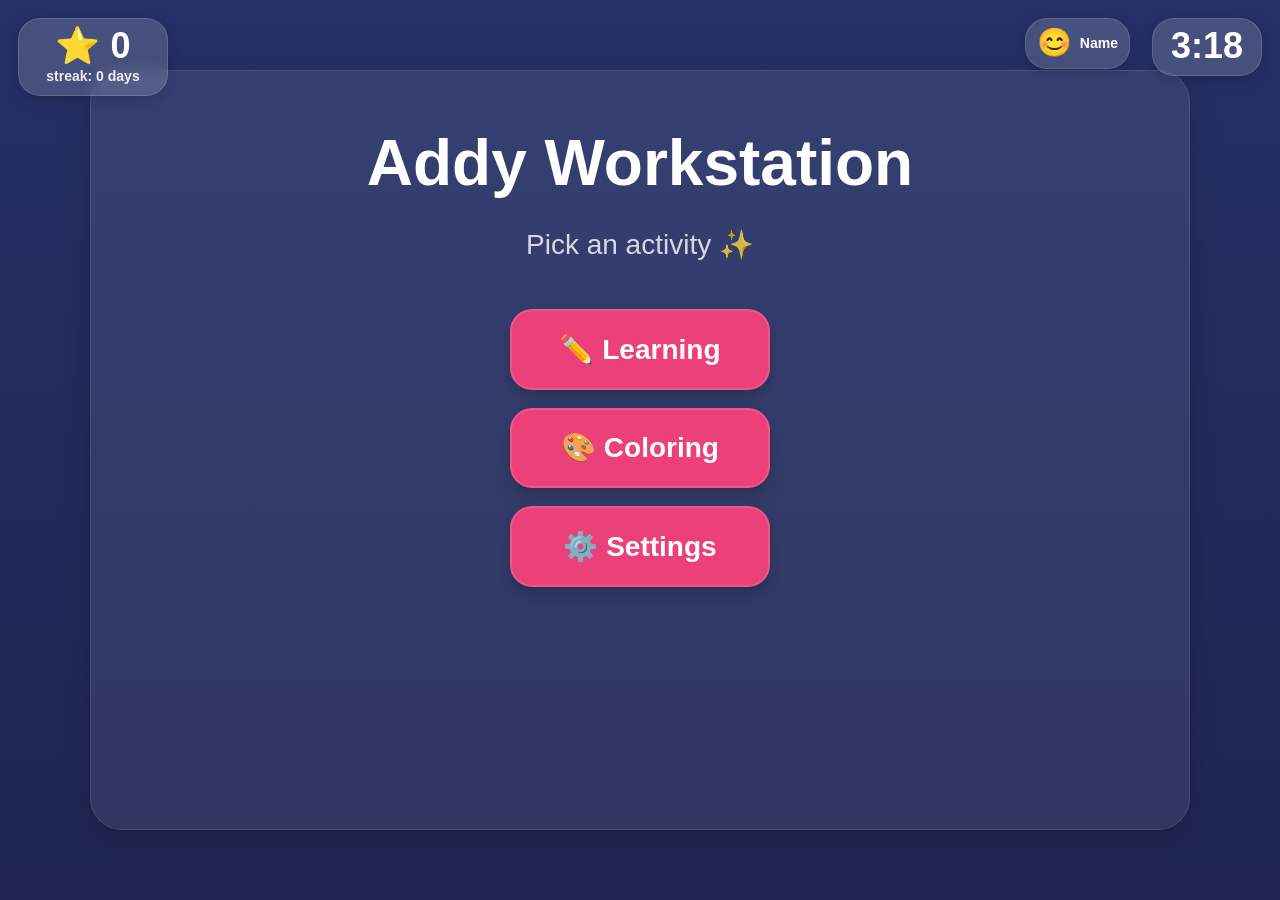
==== index.html @ 53b9cc61 "font change" ====
<!DOCTYPE html>
<html lang="en">
<head>
  <meta charset="UTF-8" />
  <meta name="viewport" content="width=device-width,initial-scale=1" />
  <title>Workstation</title>

  <link rel="manifest" href="manifest.json">
  <meta name="theme-color" content="#2d1b69">
  <link rel="apple-touch-icon" href="icons/app_1.png">
  <link rel="stylesheet" href="css/theme.css" />

  <link rel="preconnect" href="https://fonts.googleapis.com">
  <link rel="preconnect" href="https://fonts.gstatic.com" crossorigin>
  <link href="https://fonts.googleapis.com/css2?family=Andika:wght@400;700&display=swap" rel="stylesheet">

  <script>
    if ("serviceWorker" in navigator) {
      window.addEventListener("load", () => {
        navigator.serviceWorker.register("service-worker.js")
          .catch(err => console.error("Service worker registration failed:", err));
      });
    }
  </script>
</head>

<body>
  <!-- Reward overlay -->
  <div class="reward-overlay" id="rewardOverlay" aria-hidden="true">
    <div class="reward-card">
      <div class="reward-emoji" id="rewardEmoji">🎉</div>
      <div class="reward-title" id="rewardTitle">Bonus!</div>
      <div class="reward-sub" id="rewardSub">You earned a reward!</div>
      <button class="btn-soft" id="rewardClose">OK</button>
    </div>
  </div>

  <!-- Home -->
  <div class="screen active" id="homeScreen">
    <div class="home-wrap">
      <div class="home-title">Addy Workstation</div>
      <div class="home-sub">Pick an activity ✨</div>
      <button class="btn-patterns" id="goMenu">✏️ Learning</button>
      <button class="btn-patterns" id="btnColoring">🎨 Coloring</button>
      <button class="btn-patterns" id="openSettings">⚙️ Settings</button>
    </div>
  </div>

  <div class="reward-overlay" id="parentPinOverlay" aria-hidden="true">
  <div class="reward-card">
    <div class="reward-title" style="margin-top:6px;">Parent Menu</div>
    <div class="reward-sub">Enter PIN</div>

    <input
      id="parentPinInput"
      type="password"
      inputmode="numeric"
      pattern="[0-9]*"
      maxlength="4"
      placeholder="****"
      style="width:180px; max-width:80vw; padding:14px; border-radius:16px; border:0; font-size:28px; text-align:center; letter-spacing:0.25em;"
    />

    <div
      class="reward-sub"
      id="parentPinError"
      style="min-height:24px; margin-top:10px; color:#ffd54f;"
    ></div>

    <div class="sub-actions" style="margin-top:10px;">
      <button class="btn-soft" id="parentPinSubmit">Open</button>
      <button class="btn-soft" id="parentPinCancel">Cancel</button>
    </div>
  </div>
</div>

  <!-- Settings -->
  <div class="reward-overlay" id="settingsOverlay" aria-hidden="true">
    <div class="reward-card">
      <div class="reward-title" style="margin-top:6px;">Settings</div>
      <div class="reward-sub">grown-up buttons</div>

      <div class="sub-actions" style="margin-top:10px;">
        <button class="btn-soft" id="settingsChildName">Set Child Name</button>
        <button class="btn-soft" id="settingsChangePin">Change PIN</button>
        <button class="btn-soft" id="settingsAnalytics">Analytics</button>
        <button class="btn-soft" id="settingsReset">Reset Stars</button>
        <button class="btn-soft" id="settingsLenient">Lenient: OFF</button>
      </div>

      <div id="childNameEditor" class="hidden" style="margin-top:12px;">
        <div class="reward-sub" style="margin-bottom:8px;">Name for tracing</div>
        <input
          id="childNameInput"
          type="text"
          placeholder="Enter child name"
          style="width:min(320px, 100%); padding:12px; border-radius:14px; border:0; font-size:18px;"
        />
        <div class="sub-actions" style="margin-top:10px;">
          <button class="btn-soft" id="childNameSave">Save</button>
          <button class="btn-soft" id="childNameCancel">Cancel</button>
        </div>
      </div>

        <div id="changePinEditor" class="hidden" style="margin-top:12px;">
  <div class="reward-sub" style="margin-bottom:8px;">Change Parent PIN</div>

  <input
    id="currentPinInput"
    type="password"
    inputmode="numeric"
    pattern="[0-9]*"
    maxlength="4"
    placeholder="Current PIN"
    style="width:min(220px, 100%); padding:12px; border-radius:14px; border:0; font-size:18px; margin-bottom:8px; text-align:center;"
  />

  <input
    id="newPinInput"
    type="password"
    inputmode="numeric"
    pattern="[0-9]*"
    maxlength="4"
    placeholder="New 4-digit PIN"
    style="width:min(220px, 100%); padding:12px; border-radius:14px; border:0; font-size:18px; margin-bottom:8px; text-align:center;"
  />

  <input
    id="confirmPinInput"
    type="password"
    inputmode="numeric"
    pattern="[0-9]*"
    maxlength="4"
    placeholder="Confirm new PIN"
    style="width:min(220px, 100%); padding:12px; border-radius:14px; border:0; font-size:18px; text-align:center;"
  />

  <div id="changePinError" class="reward-sub" style="min-height:24px; margin-top:10px; color:#ffd54f;"></div>

  <div class="sub-actions" style="margin-top:10px;">
    <button class="btn-soft" id="changePinSave">Save PIN</button>
    <button class="btn-soft" id="changePinCancel">Cancel</button>
  </div>
</div>

      <div class="sub-actions" style="margin-top:10px;">
        <button class="btn-soft" id="settingsClose">Close</button>
      </div>
    </div>
  </div>

  <!-- Menu -->
  <div class="screen" id="menuScreen">
    <div class="top-row">
      <div class="section-title">Learning Menu</div>
      <button class="btn-back" id="menuBackBtn">Back</button>
    </div>

    <div class="menu-grid">
      <button class="btn-letters" id="btnLetters">Letters</button>
      <button class="btn-numbers" id="btnNumbers">Numbers</button>
      <button class="btn-name" id="btnName">Name</button>
      <button class="btn-shapes" id="btnShapes">Shapes</button>
      <button class="btn-patterns" id="btnPatterns">Patterns</button>
      <button class="btn-challenges" id="btnChallenges">Challenge Cards</button>
    </div>
  </div>

  <!-- Letters -->
  <div class="screen" id="lettersScreen">
    <div class="top-row">
      <div class="section-title">Letters</div>
      <button class="btn-back backToMenu">Back</button>
    </div>

    <div class="activity-shell letters-layout">
      <div class="left-card" style="background: rgba(94,53,177,0.16);">
        <div class="big-pair">
          <div class="big-upper" id="lettersUpper">A</div>
          <div class="big-lower" id="lettersLower">a</div>
        </div>
      </div>

      <div class="center-card" style="background: rgba(94,53,177,0.16);">
        <div class="canvas-wrap">
          <canvas id="lettersGuide" width="340" height="340" style="background:#fff; box-shadow:0 2px 12px rgba(0,0,0,0.14);"></canvas>
          <canvas id="lettersDraw" class="draw-layer" width="340" height="340"></canvas>
        </div>
        <div class="sub-actions">
          <button class="btn-soft" id="lettersClear">Clear</button>
          <button class="btn-soft" id="lettersDone">Done ⭐</button>
        </div>
        <div class="feedback" id="lettersFeedback"></div>
      </div>

      <div class="right-card" style="background: rgba(94,53,177,0.16);">
        <div class="emoji-big" id="lettersEmoji">🍎</div>
      </div>
    </div>
  </div>

  <!-- Numbers -->
  <div class="screen" id="numbersScreen">
    <div class="top-row">
      <div class="section-title">Numbers</div>
      <button class="btn-back backToMenu">Back</button>
    </div>

    <div class="activity-shell numbers-layout">
      <div class="left-card" style="background: rgba(251,140,0,0.16);">
        <div class="big-upper active-choice" id="numbersValue">4</div>
      </div>

      <div class="center-card" style="background: rgba(251,140,0,0.16);">
        <div class="canvas-wrap">
          <canvas id="numbersGuide" width="340" height="340" style="background:#fff; box-shadow:0 2px 12px rgba(0,0,0,0.14);"></canvas>
          <canvas id="numbersDraw" class="draw-layer" width="340" height="340"></canvas>
        </div>
        <div class="sub-actions">
          <button class="btn-soft" id="numbersClear">Clear</button>
          <button class="btn-soft" id="numbersDone">Done ⭐</button>
        </div>
        <div class="feedback" id="numbersFeedback"></div>
      </div>

      <div class="right-card" style="background: rgba(251,140,0,0.16);">
        <div class="emoji-grid" id="numbersGrid"></div>
      </div>
    </div>
  </div>

  <!-- Name -->
  <div class="screen" id="nameScreen">
    <div class="top-row">
      <div class="section-title">Name</div>
      <button class="btn-back backToMenu">Back</button>
    </div>

    <div class="activity-shell">
      <div class="left-card" style="background: rgba(96,125,139,0.18);">
        <div class="name-word" id="nameWord"></div>
      </div>

      <div class="center-card" style="background: rgba(96,125,139,0.18);">
        <div class="canvas-wrap">
          <canvas id="nameGuide" width="340" height="340" style="background:#fff; box-shadow:0 2px 12px rgba(0,0,0,0.14);"></canvas>
          <canvas id="nameDraw" class="draw-layer" width="340" height="340"></canvas>
        </div>
        <div class="sub-actions">
          <button class="btn-soft" id="nameClear">Clear</button>
          <button class="btn-soft" id="nameDone">Done ⭐</button>
        </div>
        <div class="feedback" id="nameFeedback"></div>
      </div>

      <div class="right-card" style="background: rgba(96,125,139,0.18);">
        <div class="emoji-big">✍️</div>
      </div>
    </div>
  </div>

  <!-- Shapes -->
  <div class="screen" id="shapesScreen">
    <div class="top-row">
      <div class="section-title">Shapes</div>
      <button class="btn-back backToMenu">Back</button>
    </div>

    <div class="activity-shell">
      <div class="left-card" style="background: rgba(38,166,154,0.16);">
        <div class="shape-label" id="shapeLabel">Circle</div>
      </div>

      <div class="center-card" style="background: rgba(38,166,154,0.16);">
        <div class="canvas-wrap">
          <canvas id="shapesGuide" width="340" height="340" style="background:#fff; box-shadow:0 2px 12px rgba(0,0,0,0.14);"></canvas>
          <canvas id="shapesDraw" class="draw-layer" width="340" height="340"></canvas>
        </div>
        <div class="sub-actions">
          <button class="btn-soft" id="shapesClear">Clear</button>
          <button class="btn-soft" id="shapesDone">Done ⭐</button>
        </div>
        <div class="feedback" id="shapesFeedback"></div>
      </div>

      <div class="right-card" style="background: rgba(38,166,154,0.16);">
        <div class="shape-preview">
          <canvas id="shapesPreview" width="260" height="260"></canvas>
        </div>
      </div>
    </div>
  </div>

  <!-- Patterns -->
  <div class="screen" id="patternsScreen">
    <div class="top-row">
      <div class="section-title">Patterns</div>
      <button class="btn-back backToMenu">Back</button>
    </div>

    <div class="center-card" style="min-height:520px; background: rgba(236,64,122,0.16);">
      <div class="pattern-strip" id="patternStrip"></div>
      <div class="pattern-options" id="patternOptions"></div>
      <div class="feedback" id="patternFeedback"></div>
      <div class="sub-actions">
        <button class="btn-soft" id="newPattern">New Pattern</button>
      </div>
    </div>
  </div>

  <!-- Challenges -->
  <div class="screen" id="challengesScreen">
    <div class="top-row">
      <div class="section-title">Challenge Cards</div>
      <button class="btn-back backToMenu">Back</button>
    </div>

    <div class="center-card" style="min-height:520px; background: rgba(66,165,245,0.16);">
      <div class="challenge-card" id="challengeCard"></div>
      <div class="feedback" id="challengeFeedback"></div>
      <div class="sub-actions">
        <button class="btn-soft" id="newChallenge">New Card</button>
        <button class="btn-soft" id="challengeDone">Check ⭐</button>
      </div>
    </div>
  </div>

  <script src="js/storage.js"></script>
  <script src="js/router.js"></script>
  <script src="js/ui.js"></script>
  <script src="js/analytics.js"></script>
  <script src="js/rewards.js"></script>
  <script src="js/settings.js"></script>
  <script src="js/workstation.js"></script>
  <script src="js/boot.js"></script>
</body>
</html>
---- css/theme.css ----
:root{
  --bg: #1f2550;
  --bg2: #243067;

  --text: #ffffff;
  --muted: rgba(255,255,255,0.8);

  --shadow: 0 10px 28px rgba(0,0,0,0.18);

  --letters: #5e35b1;
  --numbers: #fb8c00;
  --name: #607d8b;
  --shapes: #26a69a;
  --patterns: #ec407a;
  --challenges: #42a5f5;
}

/* Reset */

*{
  box-sizing:border-box;
}

.header {
  display: flex;
  justify-content: space-between;
  align-items: center;
  padding: 12px;
}

.back-button {
  z-index: 2;
}

.avatar-button {
  z-index: 1;
}

.container {
  display: flex;
  flex-direction: column;
  height: 100vh;
}

.content {
  flex: 1;
  min-height: 0;
  overflow-y: auto;
}

html,body{
  margin:0;
  height:100%;
  font-family:Arial, Helvetica, sans-serif;
  background:linear-gradient(180deg,var(--bg2) 0%, var(--bg) 100%);
  color:var(--text);
}

/* Layout */

body{
  display:flex;
  align-items:center;
  justify-content:center;
  padding:24px;
  position:relative;
  overflow:hidden;
}

/* Screens */

.screen{
  width:min(1100px,96vw);
  min-height:min(760px,92vh);

  background:rgba(255,255,255,0.08);
  border-radius:32px;

  box-shadow:
    var(--shadow),
    inset 0 0 0 1px rgba(255,255,255,0.10);

  padding:28px;
  display:none;
}

.screen.active{
  display:block;
}

/* Home */

.home-wrap{
  height:100%;
  display:flex;
  flex-direction:column;
  justify-content:center;
  align-items:center;
  text-align:center;
}

.home-title{
  font-size:clamp(34px,6vw,64px);
  font-weight:900;
  margin-bottom:10px;
}

.home-sub{
  font-size:clamp(18px,2.8vw,28px);
  color:var(--muted);
  margin-bottom:30px;
}

/* Buttons */

button{
  border:none;
  border-radius:22px;

  padding:0.85em 1.25em;

  font-size:clamp(18px,2.8vw,28px);
  font-weight:900;

  color:white;
  cursor:pointer;

  box-shadow:
    0 6px 14px rgba(0,0,0,0.18),
    inset 0 0 0 2px rgba(255,255,255,0.12);

  transition:transform .12s ease;
  user-select:none;
}

button:active{
  transform:scale(.97);
}

.btn-back{
  background:rgba(255,255,255,0.18);
  font-size:18px;
  padding:.7em 1em;
  border-radius:16px;
}

.btn-soft{
  background:rgba(255,255,255,0.18);
  font-size:18px;
  padding:.7em 1em;
  border-radius:16px;
  font-weight:900;
}

/* Activity colors */

.btn-letters{background:var(--letters);}
.btn-numbers{background:var(--numbers);}
.btn-name{background:var(--name);}
.btn-shapes{background:var(--shapes);}
.btn-patterns{background:var(--patterns);}
.btn-challenges{background:var(--challenges);}

/* Top badges */

.badge{
  position:fixed;
  top:18px;
  z-index:50;

  background:rgba(255,255,255,0.16);
  backdrop-filter:blur(6px);

  border-radius:22px;
  padding:10px 16px 12px;

  box-shadow:
    0 4px 16px rgba(0,0,0,0.16),
    inset 0 0 0 1px rgba(255,255,255,0.14);

  text-align:center;
  user-select:none;
}

.clock-badge{
  right:18px;
  min-width:110px;
}

.progress-badge{
  left:18px;
  min-width:150px;
}

.badge-big{
  font-size:clamp(22px,4vw,36px);
  font-weight:900;
  line-height:1;
}

.badge-sub{
  margin-top:4px;
  font-size:clamp(11px,1.8vw,14px);
  opacity:.9;
  font-weight:700;
}

/* Avatar badge */

.avatar-badge{
  right:150px;
  min-width:74px;

  padding:8px 12px 10px;

  display:flex;
  align-items:center;
  justify-content:center;
  gap:8px;

  cursor:pointer;
}

.avatar-mini{
  font-size:28px;
}

.avatar-label{
  font-size:14px;
  font-weight:900;
}

/* Cards */

.center-card,
.left-card,
.right-card{
  border-radius:28px;
  padding:18px;

  display:flex;
  align-items:center;
  justify-content:center;
  text-align:center;

  background:rgba(255,255,255,0.12);
}

.center-card{
  min-height:420px;
  flex-direction:column;
}

.left-card,
.right-card{
  min-height:220px;
}

/* Activity shell */

.activity-shell{
  display:grid;
  grid-template-columns:260px 1fr 220px;
  gap:24px;
  align-items:center;
  margin-top:18px;
}

/* Canvas */

.canvas-wrap{
  position:relative;
  width:340px;
  height:340px;
}

.draw-layer{
  position:absolute;
  left:0;
  top:0;
  touch-action:none;
}

canvas{
  border-radius:24px;
}

/* Emoji grid */

.emoji-grid{
  display:grid;
  grid-template-columns:repeat(3,1fr);
  gap:8px;

  justify-items:center;
  align-items:center;

  font-size:48px;
}

/* Shape preview */

.shape-preview{
  width:260px;
  height:260px;

  background:white;
  border-radius:24px;

  box-shadow:0 2px 12px rgba(0,0,0,0.14);

  position:relative;
}

/* Reward overlay */

.reward-overlay{
  position:fixed;
  inset:0;

  display:none;
  align-items:center;
  justify-content:center;

  z-index:999;

  background:rgba(8,10,24,0.55);
  backdrop-filter:blur(2px);

  padding:18px;
}

.reward-overlay.active{
  display:flex;
}

.reward-card{
  width:min(560px,94vw);

  border-radius:30px;
  background:rgba(255,255,255,0.14);

  padding:22px 20px 18px;

  text-align:center;

  box-shadow:
    0 18px 40px rgba(0,0,0,0.28),
    inset 0 0 0 1px rgba(255,255,255,0.12);
}

.reward-emoji{
  font-size:96px;
  margin-bottom:8px;
}

.reward-title{
  font-size:34px;
  font-weight:900;
}

.reward-sub{
  font-size:18px;
  opacity:.9;
  margin-bottom:14px;
}

/* Responsive */

@media (max-width:900px){

  .activity-shell{
    grid-template-columns:1fr;
  }

  .shape-preview{
    width:220px;
    height:220px;
  }

}

@media (max-width:700px){

  .avatar-badge{
    right:18px;
    top:82px;
  }

  .clock-badge{
    top:18px;
    right:18px;
  }

}

.big-pair{
  display:flex;
  flex-direction:column;
  gap:12px;
  align-items:center;
  justify-content:center;
}

.big-upper{
  font-size:130px;
  font-weight:900;
  line-height:1;
  opacity:0.55;
}

.big-lower{
  font-size:92px;
  font-weight:900;
  line-height:1;
  opacity:0.55;
}

.active-choice{
  opacity:1 !important;
  transform:scale(1.05);
}

.emoji-big{
  font-size:98px;
  line-height:1.05;
}

.number-emoji-cell{
  width:1.1em;
  height:1.1em;
  display:flex;
  align-items:center;
  justify-content:center;
}

.name-word{
  font-size:44px;
  font-weight:900;
  white-space:nowrap;
}

.name-char{
  opacity:0.6;
  color:rgba(255,255,255,0.84);
  display:inline-block;
  transition:transform 0.12s ease, color 0.12s ease, opacity 0.12s ease;
}

.name-char.done{
  opacity:1;
  color:#ffd54f;
}

.name-char.current{
  opacity:1;
  color:#ffffff;
  transform:scale(1.07);
}

.shape-label{
  font-size:44px;
  font-weight:900;
  text-transform:capitalize;
  white-space:nowrap;
}

.sub-actions{
  margin-top:18px;
  display:flex;
  gap:12px;
  justify-content:center;
  flex-wrap:wrap;
}

.pattern-strip{
  display:flex;
  gap:12px;
  justify-content:center;
  align-items:center;
  flex-wrap:wrap;
  font-size:56px;
}

.pattern-options{
  display:grid;
  grid-template-columns:1fr 1fr;
  gap:16px;
  width:min(520px, 100%);
  margin-top:18px;
}

.pattern-option{
  background:rgba(255,255,255,0.14);
  border-radius:20px;
  padding:20px;
  font-size:56px;
  cursor:pointer;
  box-shadow:inset 0 0 0 1px rgba(255,255,255,0.10);
  user-select:none;
  text-align:center;
  font-weight:900;
}

.feedback{
  margin-top:14px;
  min-height:1.4em;
  font-weight:900;
  color:#ffd8e5;
  text-align:center;
  font-size:22px;
}

.challenge-card{
  width:min(680px, 100%);
  min-height:220px;
  background:rgba(255,255,255,0.12);
  border-radius:28px;
  padding:24px;
  box-shadow:inset 0 0 0 1px rgba(255,255,255,0.10);
  display:flex;
  align-items:center;
  justify-content:center;
  text-align:center;
  font-size:clamp(26px, 4vw, 42px);
  font-weight:900;
  line-height:1.25;
}

.home-wrap{
  display:flex;
  flex-direction:column;
  align-items:center;
  gap:18px;
  margin-top:28px;
}

.home-wrap button{
  width:260px;
}

.menu-grid{
  display:grid;
  grid-template-columns:repeat(3, 1fr);
  gap:18px;
  max-width:720px;
  margin:24px auto;
}

.menu-grid button{
  height:90px;
  font-size:22px;
  font-weight:900;
  border-radius:18px;
}

.menu-grid{
  display:grid;
  grid-template-columns:repeat(2, 1fr);
  gap:18px;
  max-width:720px;
  margin:24px auto;
}

.menu-grid button{
  height:90px;
  font-size:22px;
  font-weight:900;
  border-radius:18px;
}

button:active{
  transform:scale(.96);
}

/* For desktop testing */
button:hover{
  transform:translateY(-2px);
}

.section-title{
  font-size:44px;
  font-weight:900;
  letter-spacing:.5px;
  line-height:1.1;
}

.top-row{
  display:flex;
  align-items:center;
  justify-content:space-between;
  margin-bottom:22px;
}

.btn-back{
  font-size:18px;
  font-weight:800;
  padding:10px 16px;
  border-radius:14px;
}

.challenge-inner{
  width:min(760px, 100%);
  display:flex;
  flex-direction:column;
  align-items:center;
  gap:18px;
}

.challenge-title{
  font-size:clamp(24px, 3.8vw, 38px);
  font-weight:900;
  text-align:center;
}

.challenge-row{
  display:flex;
  gap:18px;
  align-items:center;
  justify-content:center;
  flex-wrap:wrap;
  width:100%;
}

.challenge-image{
  width:170px;
  height:170px;
  object-fit:contain;
  border-radius:24px;
  background:#fff;
  box-shadow:0 2px 12px rgba(0,0,0,0.14);
  padding:10px;
}

.challenge-canvas-wrap{
  position:relative;
  width:340px;
  height:340px;
}

.challenge-guide{
  background:#fff;
  box-shadow:0 2px 12px rgba(0,0,0,0.14);
}

.challenge-choice-grid{
  display:grid;
  grid-template-columns:1fr 1fr;
  gap:14px;
  width:min(520px, 100%);
}

.challenge-choice{
  background:rgba(255,255,255,0.14);
  border-radius:20px;
  padding:18px;
  font-size:clamp(24px, 4vw, 40px);
  cursor:pointer;
  box-shadow:inset 0 0 0 1px rgba(255,255,255,0.10);
  text-align:center;
  font-weight:900;
  user-select:none;
}

.challenge-choice.selected{
  outline:4px solid rgba(255,255,255,0.55);
  transform:scale(1.02);
}

.challenge-seq{
  display:flex;
  gap:12px;
  align-items:center;
  justify-content:center;
  flex-wrap:wrap;
  font-size:clamp(30px, 5vw, 54px);
  font-weight:900;
}

/* Portrait-friendly learning layouts */

@media (orientation: portrait) {
  .letters-layout,
  .numbers-layout {
    grid-template-columns: 1fr 1fr;
    grid-template-areas:
      "left right"
      "center center";
    align-items:stretch;
  }

  .letters-layout .left-card,
  .numbers-layout .left-card {
    grid-area: left;
    min-height: 160px;
  }

  .letters-layout .right-card,
  .numbers-layout .right-card {
    grid-area: right;
    min-height: 160px;
  }

  .letters-layout .center-card,
  .numbers-layout .center-card {
    grid-area: center;
    min-height: 0;
  }

  .letters-layout .canvas-wrap,
  .numbers-layout .canvas-wrap {
    width: min(340px, 82vw);
    height: min(340px, 82vw);
    margin: 0 auto;
  }

  .letters-layout canvas,
  .numbers-layout canvas {
    width: 100%;
    height: 100%;
  }

  .letters-layout .big-upper {
    font-size: clamp(72px, 14vw, 120px);
  }

  .letters-layout .big-lower {
    font-size: clamp(54px, 11vw, 86px);
  }

  .numbers-layout .big-upper {
    font-size: clamp(76px, 15vw, 124px);
  }

  .letters-layout .emoji-big {
    font-size: clamp(56px, 13vw, 96px);
  }

  .numbers-layout .emoji-grid {
    font-size: clamp(28px, 7vw, 46px);
    gap: 6px;
  }
}

.hidden{
  display:none !important;
}

@media (max-width:900px){
  .activity-shell{
    gap:18px;
  }

  .shape-preview{
    width:220px;
    height:220px;
  }
}
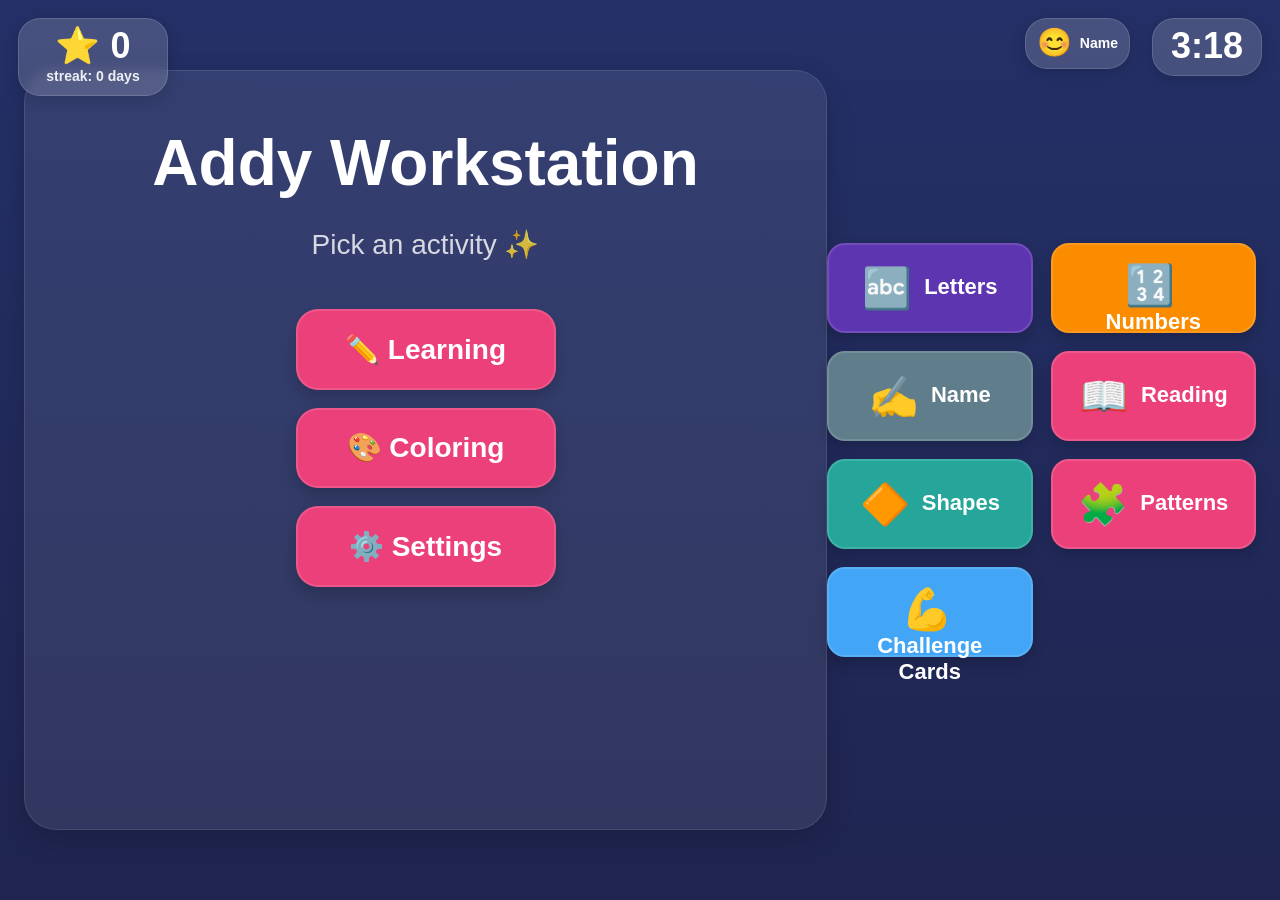
==== commit ab3892fb: "name" ====
--- a/index.html
+++ b/index.html
@@ -150,21 +150,35 @@
   </div>
 
   <!-- Menu -->
-  <div class="screen" id="menuScreen">
-    <div class="top-row">
-      <div class="section-title">Learning Menu</div>
-      <button class="btn-back" id="menuBackBtn">Back</button>
-    </div>
-
-    <div class="menu-grid">
-      <button class="btn-letters" id="btnLetters">Letters</button>
-      <button class="btn-numbers" id="btnNumbers">Numbers</button>
-      <button class="btn-name" id="btnName">Name</button>
-      <button class="btn-shapes" id="btnShapes">Shapes</button>
-      <button class="btn-patterns" id="btnPatterns">Patterns</button>
-      <button class="btn-challenges" id="btnChallenges">Challenge Cards</button>
-    </div>
-  </div>
+<div class="menu-grid">
+  <button class="btn-letters" id="btnLetters">
+    <span class="btn-emoji">🔤</span> Letters
+  </button>
+
+  <button class="btn-numbers" id="btnNumbers">
+    <span class="btn-emoji">🔢</span> Numbers
+  </button>
+
+  <button class="btn-name" id="btnName">
+    <span class="btn-emoji">✍️</span> Name
+  </button>
+
+  <button class="btn-patterns" id="btnReading">
+    <span class="btn-emoji">📖</span> Reading
+  </button>
+
+  <button class="btn-shapes" id="btnShapes">
+    <span class="btn-emoji">🔶</span> Shapes
+  </button>
+
+  <button class="btn-patterns" id="btnPatterns">
+    <span class="btn-emoji">🧩</span> Patterns
+  </button>
+
+  <button class="btn-challenges" id="btnChallenges">
+    <span class="btn-emoji">💪</span> Challenge Cards
+  </button>
+</div>
 
   <!-- Letters -->
   <div class="screen" id="lettersScreen">
@@ -324,6 +338,24 @@
       </div>
     </div>
   </div>
+
+  <!-- Reading -->
+<div class="screen" id="readingScreen">
+  <div class="top-row">
+    <div class="section-title">Reading</div>
+    <button class="btn-back backToMenu">Back</button>
+  </div>
+
+  <div class="center-card" style="min-height:520px; background: rgba(76,175,80,0.16);">
+    <div class="challenge-card" id="readingCard"></div>
+    <div class="feedback" id="readingFeedback"></div>
+
+    <div class="sub-actions">
+      <button class="btn-soft" id="newReading">New</button>
+      <button class="btn-soft" id="readingDone">Check ⭐</button>
+    </div>
+  </div>
+</div>
 
   <script src="js/storage.js"></script>
   <script src="js/router.js"></script>
--- a/css/theme.css
+++ b/css/theme.css
@@ -16,6 +16,7 @@
 }
 
 /* Reset */
+
 
 *{
   box-sizing:border-box;
@@ -746,6 +747,46 @@
   display:none !important;
 }
 
+.challenge-emoji{
+  font-size: clamp(64px, 12vw, 120px);
+  display:flex;
+  align-items:center;
+  justify-content:center;
+  width:140px;
+  height:140px;
+  background:#fff;
+  border-radius:24px;
+  box-shadow:0 2px 12px rgba(0,0,0,0.14);
+}
+
+.challenge-row{
+  gap:24px;
+}
+
+.challenge-count-row{
+  display:flex;
+  flex-wrap:wrap;
+  justify-content:center;
+  gap:10px;
+  width:min(440px, 100%);
+  background:#fff;
+  border-radius:24px;
+  padding:18px;
+  box-shadow:0 2px 12px rgba(0,0,0,0.14);
+}
+
+.count-emoji{
+  font-size:clamp(34px, 6vw, 52px);
+  line-height:1;
+}
+
+.btn-emoji{
+  font-size: 28px;
+  margin-right: 6px;
+  vertical-align: middle;
+  font-size: clamp(28px, 4vw, 40px);
+}
+
 @media (max-width:900px){
   .activity-shell{
     gap:18px;
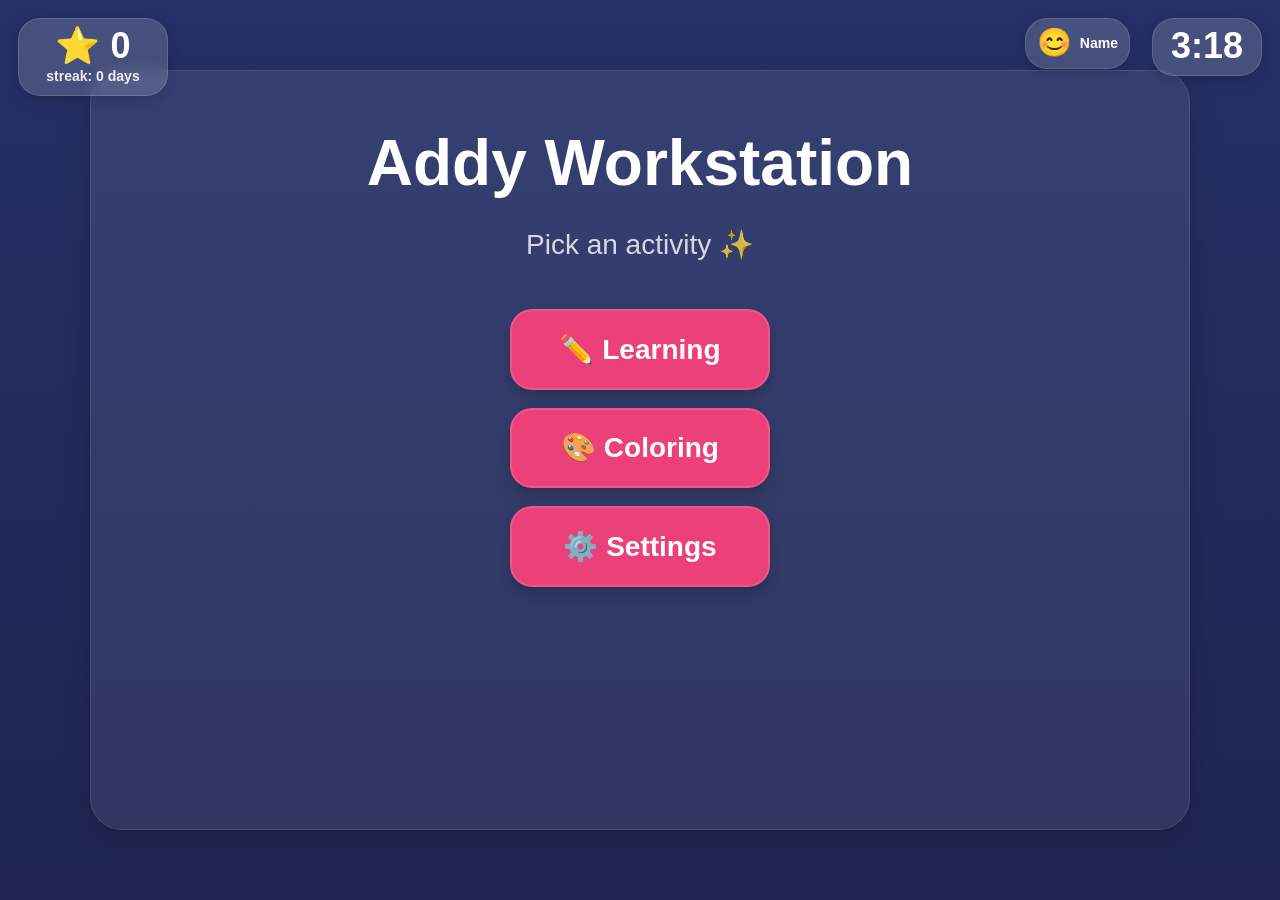
==== commit f119b8db: "reset" ====
--- a/index.html
+++ b/index.html
@@ -3,367 +3,204 @@
 <head>
   <meta charset="UTF-8" />
   <meta name="viewport" content="width=device-width,initial-scale=1" />
-  <title>Workstation</title>
+  <title>Addy Workstation</title>
 
   <link rel="manifest" href="manifest.json">
   <meta name="theme-color" content="#2d1b69">
   <link rel="apple-touch-icon" href="icons/app_1.png">
+
+  <!-- GOOD FONT -->
+  <link href="https://fonts.googleapis.com/css2?family=Andika:wght@400;700&display=swap" rel="stylesheet">
+
   <link rel="stylesheet" href="css/theme.css" />
-
-  <link rel="preconnect" href="https://fonts.googleapis.com">
-  <link rel="preconnect" href="https://fonts.gstatic.com" crossorigin>
-  <link href="https://fonts.googleapis.com/css2?family=Andika:wght@400;700&display=swap" rel="stylesheet">
-
-  <script>
-    if ("serviceWorker" in navigator) {
-      window.addEventListener("load", () => {
-        navigator.serviceWorker.register("service-worker.js")
-          .catch(err => console.error("Service worker registration failed:", err));
-      });
-    }
-  </script>
 </head>
 
+<script>
+if ("serviceWorker" in navigator) {
+  window.addEventListener("load", () => {
+    navigator.serviceWorker.register("service-worker.js");
+  });
+}
+</script>
+
 <body>
-  <!-- Reward overlay -->
-  <div class="reward-overlay" id="rewardOverlay" aria-hidden="true">
-    <div class="reward-card">
-      <div class="reward-emoji" id="rewardEmoji">🎉</div>
-      <div class="reward-title" id="rewardTitle">Bonus!</div>
-      <div class="reward-sub" id="rewardSub">You earned a reward!</div>
-      <button class="btn-soft" id="rewardClose">OK</button>
-    </div>
-  </div>
-
-  <!-- Home -->
-  <div class="screen active" id="homeScreen">
-    <div class="home-wrap">
-      <div class="home-title">Addy Workstation</div>
-      <div class="home-sub">Pick an activity ✨</div>
-      <button class="btn-patterns" id="goMenu">✏️ Learning</button>
-      <button class="btn-patterns" id="btnColoring">🎨 Coloring</button>
-      <button class="btn-patterns" id="openSettings">⚙️ Settings</button>
-    </div>
-  </div>
-
-  <div class="reward-overlay" id="parentPinOverlay" aria-hidden="true">
-  <div class="reward-card">
-    <div class="reward-title" style="margin-top:6px;">Parent Menu</div>
-    <div class="reward-sub">Enter PIN</div>
-
-    <input
-      id="parentPinInput"
-      type="password"
-      inputmode="numeric"
-      pattern="[0-9]*"
-      maxlength="4"
-      placeholder="****"
-      style="width:180px; max-width:80vw; padding:14px; border-radius:16px; border:0; font-size:28px; text-align:center; letter-spacing:0.25em;"
-    />
-
-    <div
-      class="reward-sub"
-      id="parentPinError"
-      style="min-height:24px; margin-top:10px; color:#ffd54f;"
-    ></div>
-
-    <div class="sub-actions" style="margin-top:10px;">
-      <button class="btn-soft" id="parentPinSubmit">Open</button>
-      <button class="btn-soft" id="parentPinCancel">Cancel</button>
-    </div>
-  </div>
-</div>
-
-  <!-- Settings -->
-  <div class="reward-overlay" id="settingsOverlay" aria-hidden="true">
-    <div class="reward-card">
-      <div class="reward-title" style="margin-top:6px;">Settings</div>
-      <div class="reward-sub">grown-up buttons</div>
-
-      <div class="sub-actions" style="margin-top:10px;">
-        <button class="btn-soft" id="settingsChildName">Set Child Name</button>
-        <button class="btn-soft" id="settingsChangePin">Change PIN</button>
-        <button class="btn-soft" id="settingsAnalytics">Analytics</button>
-        <button class="btn-soft" id="settingsReset">Reset Stars</button>
-        <button class="btn-soft" id="settingsLenient">Lenient: OFF</button>
-      </div>
-
-      <div id="childNameEditor" class="hidden" style="margin-top:12px;">
-        <div class="reward-sub" style="margin-bottom:8px;">Name for tracing</div>
-        <input
-          id="childNameInput"
-          type="text"
-          placeholder="Enter child name"
-          style="width:min(320px, 100%); padding:12px; border-radius:14px; border:0; font-size:18px;"
-        />
-        <div class="sub-actions" style="margin-top:10px;">
-          <button class="btn-soft" id="childNameSave">Save</button>
-          <button class="btn-soft" id="childNameCancel">Cancel</button>
-        </div>
-      </div>
-
-        <div id="changePinEditor" class="hidden" style="margin-top:12px;">
-  <div class="reward-sub" style="margin-bottom:8px;">Change Parent PIN</div>
-
-  <input
-    id="currentPinInput"
-    type="password"
-    inputmode="numeric"
-    pattern="[0-9]*"
-    maxlength="4"
-    placeholder="Current PIN"
-    style="width:min(220px, 100%); padding:12px; border-radius:14px; border:0; font-size:18px; margin-bottom:8px; text-align:center;"
-  />
-
-  <input
-    id="newPinInput"
-    type="password"
-    inputmode="numeric"
-    pattern="[0-9]*"
-    maxlength="4"
-    placeholder="New 4-digit PIN"
-    style="width:min(220px, 100%); padding:12px; border-radius:14px; border:0; font-size:18px; margin-bottom:8px; text-align:center;"
-  />
-
-  <input
-    id="confirmPinInput"
-    type="password"
-    inputmode="numeric"
-    pattern="[0-9]*"
-    maxlength="4"
-    placeholder="Confirm new PIN"
-    style="width:min(220px, 100%); padding:12px; border-radius:14px; border:0; font-size:18px; text-align:center;"
-  />
-
-  <div id="changePinError" class="reward-sub" style="min-height:24px; margin-top:10px; color:#ffd54f;"></div>
-
-  <div class="sub-actions" style="margin-top:10px;">
-    <button class="btn-soft" id="changePinSave">Save PIN</button>
-    <button class="btn-soft" id="changePinCancel">Cancel</button>
-  </div>
-</div>
-
-      <div class="sub-actions" style="margin-top:10px;">
-        <button class="btn-soft" id="settingsClose">Close</button>
-      </div>
-    </div>
-  </div>
-
-  <!-- Menu -->
-<div class="menu-grid">
-  <button class="btn-letters" id="btnLetters">
-    <span class="btn-emoji">🔤</span> Letters
-  </button>
-
-  <button class="btn-numbers" id="btnNumbers">
-    <span class="btn-emoji">🔢</span> Numbers
-  </button>
-
-  <button class="btn-name" id="btnName">
-    <span class="btn-emoji">✍️</span> Name
-  </button>
-
-  <button class="btn-patterns" id="btnReading">
-    <span class="btn-emoji">📖</span> Reading
-  </button>
-
-  <button class="btn-shapes" id="btnShapes">
-    <span class="btn-emoji">🔶</span> Shapes
-  </button>
-
-  <button class="btn-patterns" id="btnPatterns">
-    <span class="btn-emoji">🧩</span> Patterns
-  </button>
-
-  <button class="btn-challenges" id="btnChallenges">
-    <span class="btn-emoji">💪</span> Challenge Cards
-  </button>
-</div>
-
-  <!-- Letters -->
-  <div class="screen" id="lettersScreen">
-    <div class="top-row">
-      <div class="section-title">Letters</div>
-      <button class="btn-back backToMenu">Back</button>
-    </div>
-
-    <div class="activity-shell letters-layout">
-      <div class="left-card" style="background: rgba(94,53,177,0.16);">
-        <div class="big-pair">
-          <div class="big-upper" id="lettersUpper">A</div>
-          <div class="big-lower" id="lettersLower">a</div>
-        </div>
-      </div>
-
-      <div class="center-card" style="background: rgba(94,53,177,0.16);">
-        <div class="canvas-wrap">
-          <canvas id="lettersGuide" width="340" height="340" style="background:#fff; box-shadow:0 2px 12px rgba(0,0,0,0.14);"></canvas>
-          <canvas id="lettersDraw" class="draw-layer" width="340" height="340"></canvas>
-        </div>
-        <div class="sub-actions">
-          <button class="btn-soft" id="lettersClear">Clear</button>
-          <button class="btn-soft" id="lettersDone">Done ⭐</button>
-        </div>
-        <div class="feedback" id="lettersFeedback"></div>
-      </div>
-
-      <div class="right-card" style="background: rgba(94,53,177,0.16);">
-        <div class="emoji-big" id="lettersEmoji">🍎</div>
-      </div>
-    </div>
-  </div>
-
-  <!-- Numbers -->
-  <div class="screen" id="numbersScreen">
-    <div class="top-row">
-      <div class="section-title">Numbers</div>
-      <button class="btn-back backToMenu">Back</button>
-    </div>
-
-    <div class="activity-shell numbers-layout">
-      <div class="left-card" style="background: rgba(251,140,0,0.16);">
-        <div class="big-upper active-choice" id="numbersValue">4</div>
-      </div>
-
-      <div class="center-card" style="background: rgba(251,140,0,0.16);">
-        <div class="canvas-wrap">
-          <canvas id="numbersGuide" width="340" height="340" style="background:#fff; box-shadow:0 2px 12px rgba(0,0,0,0.14);"></canvas>
-          <canvas id="numbersDraw" class="draw-layer" width="340" height="340"></canvas>
-        </div>
-        <div class="sub-actions">
-          <button class="btn-soft" id="numbersClear">Clear</button>
-          <button class="btn-soft" id="numbersDone">Done ⭐</button>
-        </div>
-        <div class="feedback" id="numbersFeedback"></div>
-      </div>
-
-      <div class="right-card" style="background: rgba(251,140,0,0.16);">
-        <div class="emoji-grid" id="numbersGrid"></div>
-      </div>
-    </div>
-  </div>
-
-  <!-- Name -->
-  <div class="screen" id="nameScreen">
-    <div class="top-row">
-      <div class="section-title">Name</div>
-      <button class="btn-back backToMenu">Back</button>
-    </div>
-
-    <div class="activity-shell">
-      <div class="left-card" style="background: rgba(96,125,139,0.18);">
-        <div class="name-word" id="nameWord"></div>
-      </div>
-
-      <div class="center-card" style="background: rgba(96,125,139,0.18);">
-        <div class="canvas-wrap">
-          <canvas id="nameGuide" width="340" height="340" style="background:#fff; box-shadow:0 2px 12px rgba(0,0,0,0.14);"></canvas>
-          <canvas id="nameDraw" class="draw-layer" width="340" height="340"></canvas>
-        </div>
-        <div class="sub-actions">
-          <button class="btn-soft" id="nameClear">Clear</button>
-          <button class="btn-soft" id="nameDone">Done ⭐</button>
-        </div>
-        <div class="feedback" id="nameFeedback"></div>
-      </div>
-
-      <div class="right-card" style="background: rgba(96,125,139,0.18);">
-        <div class="emoji-big">✍️</div>
-      </div>
-    </div>
-  </div>
-
-  <!-- Shapes -->
-  <div class="screen" id="shapesScreen">
-    <div class="top-row">
-      <div class="section-title">Shapes</div>
-      <button class="btn-back backToMenu">Back</button>
-    </div>
-
-    <div class="activity-shell">
-      <div class="left-card" style="background: rgba(38,166,154,0.16);">
-        <div class="shape-label" id="shapeLabel">Circle</div>
-      </div>
-
-      <div class="center-card" style="background: rgba(38,166,154,0.16);">
-        <div class="canvas-wrap">
-          <canvas id="shapesGuide" width="340" height="340" style="background:#fff; box-shadow:0 2px 12px rgba(0,0,0,0.14);"></canvas>
-          <canvas id="shapesDraw" class="draw-layer" width="340" height="340"></canvas>
-        </div>
-        <div class="sub-actions">
-          <button class="btn-soft" id="shapesClear">Clear</button>
-          <button class="btn-soft" id="shapesDone">Done ⭐</button>
-        </div>
-        <div class="feedback" id="shapesFeedback"></div>
-      </div>
-
-      <div class="right-card" style="background: rgba(38,166,154,0.16);">
-        <div class="shape-preview">
-          <canvas id="shapesPreview" width="260" height="260"></canvas>
-        </div>
-      </div>
-    </div>
-  </div>
-
-  <!-- Patterns -->
-  <div class="screen" id="patternsScreen">
-    <div class="top-row">
-      <div class="section-title">Patterns</div>
-      <button class="btn-back backToMenu">Back</button>
-    </div>
-
-    <div class="center-card" style="min-height:520px; background: rgba(236,64,122,0.16);">
-      <div class="pattern-strip" id="patternStrip"></div>
-      <div class="pattern-options" id="patternOptions"></div>
-      <div class="feedback" id="patternFeedback"></div>
-      <div class="sub-actions">
-        <button class="btn-soft" id="newPattern">New Pattern</button>
-      </div>
-    </div>
-  </div>
-
-  <!-- Challenges -->
-  <div class="screen" id="challengesScreen">
-    <div class="top-row">
-      <div class="section-title">Challenge Cards</div>
-      <button class="btn-back backToMenu">Back</button>
-    </div>
-
-    <div class="center-card" style="min-height:520px; background: rgba(66,165,245,0.16);">
-      <div class="challenge-card" id="challengeCard"></div>
-      <div class="feedback" id="challengeFeedback"></div>
-      <div class="sub-actions">
-        <button class="btn-soft" id="newChallenge">New Card</button>
-        <button class="btn-soft" id="challengeDone">Check ⭐</button>
-      </div>
-    </div>
-  </div>
-
-  <!-- Reading -->
+
+<!-- HOME -->
+<div class="screen active" id="homeScreen">
+  <div class="home-wrap">
+    <div class="home-title">Addy Workstation</div>
+    <div class="home-sub">Pick an activity ✨</div>
+
+    <button class="btn-patterns" id="goMenu">✏️ Learning</button>
+    <button class="btn-patterns" id="btnColoring">🎨 Coloring</button>
+    <button class="btn-patterns" id="openSettings">⚙️ Settings</button>
+  </div>
+</div>
+
+<!-- MENU -->
+<div class="screen" id="menuScreen">
+  <div class="top-row">
+    <div class="section-title">Learning Menu</div>
+    <button class="btn-back" id="menuBackBtn">Back</button>
+  </div>
+
+  <div class="menu-grid">
+
+    <button class="btn-letters" id="btnLetters">
+      <span class="btn-emoji">🔤</span> Letters
+    </button>
+
+    <button class="btn-numbers" id="btnNumbers">
+      <span class="btn-emoji">🔢</span> Numbers
+    </button>
+
+    <button class="btn-name" id="btnName">
+      <span class="btn-emoji">✍️</span> Name
+    </button>
+
+    <button class="btn-patterns" id="btnReading">
+      <span class="btn-emoji">📖</span> Reading
+    </button>
+
+    <button class="btn-shapes" id="btnShapes">
+      <span class="btn-emoji">🔶</span> Shapes
+    </button>
+
+    <button class="btn-patterns" id="btnPatterns">
+      <span class="btn-emoji">🧩</span> Patterns
+    </button>
+
+    <button class="btn-challenges" id="btnChallenges">
+      <span class="btn-emoji">💪</span> Challenge Cards
+    </button>
+
+  </div>
+</div>
+
+<!-- LETTERS -->
+<div class="screen" id="lettersScreen">
+  <div class="top-row">
+    <div class="section-title">Letters</div>
+    <button class="btn-back backToMenu">Back</button>
+  </div>
+
+  <div class="activity-shell">
+    <div class="left-card">
+      <div id="lettersUpper"></div>
+      <div id="lettersLower"></div>
+    </div>
+
+    <div class="center-card">
+      <canvas id="lettersGuide" width="340" height="340"></canvas>
+      <canvas id="lettersDraw" width="340" height="340"></canvas>
+      <button id="lettersDone">Done ⭐</button>
+      <div id="lettersFeedback"></div>
+    </div>
+
+    <div class="right-card">
+      <div id="lettersEmoji"></div>
+    </div>
+  </div>
+</div>
+
+<!-- NUMBERS -->
+<div class="screen" id="numbersScreen">
+  <div class="top-row">
+    <div class="section-title">Numbers</div>
+    <button class="btn-back backToMenu">Back</button>
+  </div>
+
+  <div class="activity-shell">
+    <div class="left-card">
+      <div id="numbersValue"></div>
+    </div>
+
+    <div class="center-card">
+      <canvas id="numbersGuide" width="340" height="340"></canvas>
+      <canvas id="numbersDraw" width="340" height="340"></canvas>
+      <button id="numbersDone">Done ⭐</button>
+      <div id="numbersFeedback"></div>
+    </div>
+
+    <div class="right-card">
+      <div id="numbersGrid"></div>
+    </div>
+  </div>
+</div>
+
+<!-- NAME -->
+<div class="screen" id="nameScreen">
+  <div class="top-row">
+    <div class="section-title">Name</div>
+    <button class="btn-back backToMenu">Back</button>
+  </div>
+
+  <div class="activity-shell">
+    <div id="nameWord"></div>
+
+    <canvas id="nameGuide" width="340" height="340"></canvas>
+    <canvas id="nameDraw" width="340" height="340"></canvas>
+
+    <button id="nameDone">Done ⭐</button>
+    <div id="nameFeedback"></div>
+  </div>
+</div>
+
+<!-- SHAPES -->
+<div class="screen" id="shapesScreen">
+  <div class="top-row">
+    <div class="section-title">Shapes</div>
+    <button class="btn-back backToMenu">Back</button>
+  </div>
+</div>
+
+<!-- PATTERNS -->
+<div class="screen" id="patternsScreen">
+  <div class="top-row">
+    <div class="section-title">Patterns</div>
+    <button class="btn-back backToMenu">Back</button>
+  </div>
+</div>
+
+<!-- CHALLENGES -->
+<div class="screen" id="challengesScreen">
+  <div class="top-row">
+    <div class="section-title">Challenge Cards</div>
+    <button class="btn-back backToMenu">Back</button>
+  </div>
+
+  <div class="center-card">
+    <div id="challengeCard"></div>
+    <button id="newChallenge">New</button>
+    <button id="challengeDone">Check ⭐</button>
+    <div id="challengeFeedback"></div>
+  </div>
+</div>
+
+<!-- READING -->
 <div class="screen" id="readingScreen">
   <div class="top-row">
     <div class="section-title">Reading</div>
     <button class="btn-back backToMenu">Back</button>
   </div>
 
-  <div class="center-card" style="min-height:520px; background: rgba(76,175,80,0.16);">
-    <div class="challenge-card" id="readingCard"></div>
-    <div class="feedback" id="readingFeedback"></div>
-
-    <div class="sub-actions">
-      <button class="btn-soft" id="newReading">New</button>
-      <button class="btn-soft" id="readingDone">Check ⭐</button>
-    </div>
-  </div>
-</div>
-
-  <script src="js/storage.js"></script>
-  <script src="js/router.js"></script>
-  <script src="js/ui.js"></script>
-  <script src="js/analytics.js"></script>
-  <script src="js/rewards.js"></script>
-  <script src="js/settings.js"></script>
-  <script src="js/workstation.js"></script>
-  <script src="js/boot.js"></script>
+  <div class="center-card">
+    <div id="readingCard"></div>
+    <button id="newReading">New</button>
+    <button id="readingDone">Check ⭐</button>
+    <div id="readingFeedback"></div>
+  </div>
+</div>
+
+<!-- SCRIPTS -->
+<script src="js/storage.js"></script>
+<script src="js/router.js"></script>
+<script src="js/ui.js"></script>
+<script src="js/analytics.js"></script>
+<script src="js/rewards.js"></script>
+<script src="js/settings.js"></script>
+<script src="js/workstation.js"></script>
+<script src="js/boot.js"></script>
+
 </body>
 </html>
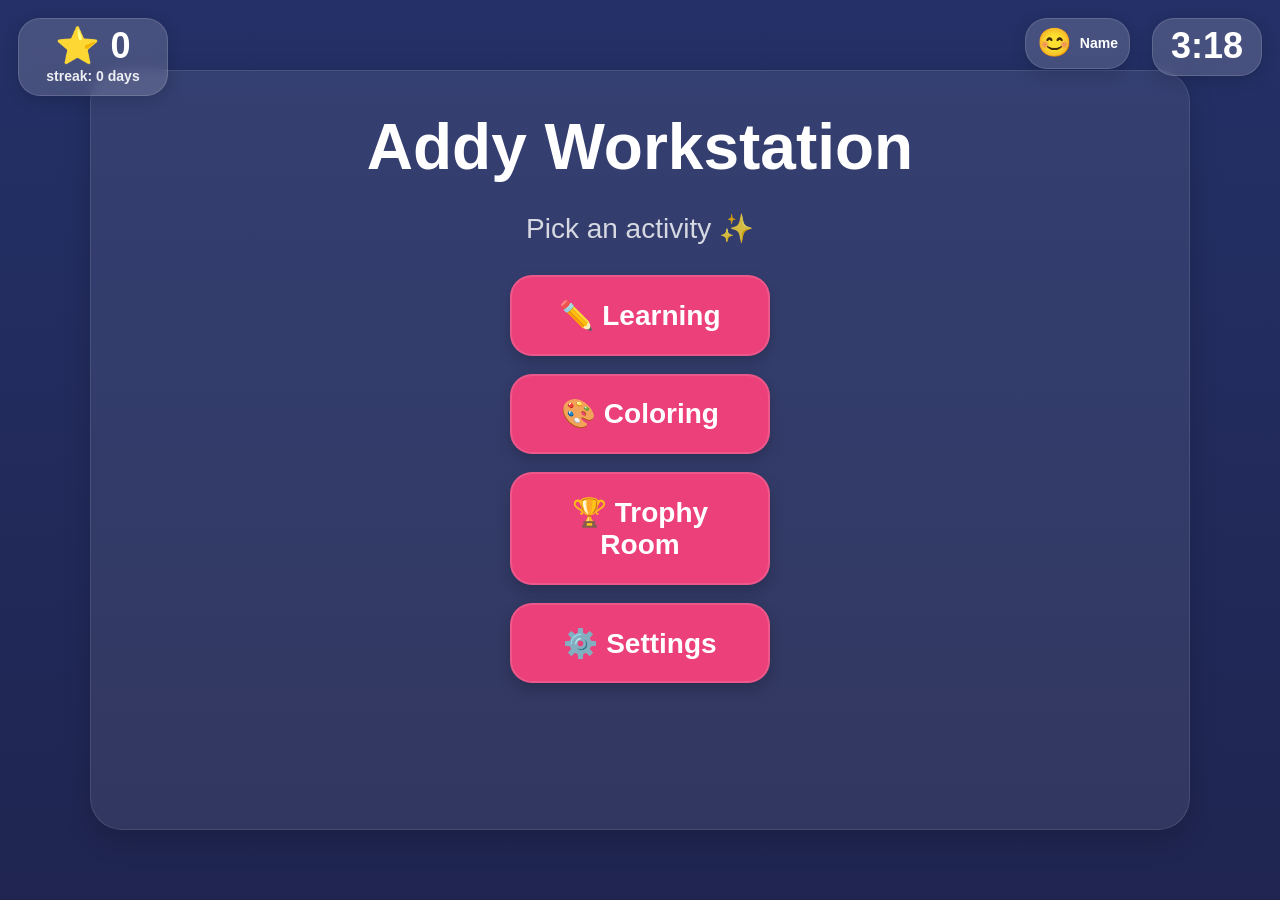
==== commit c2c53fe1: "no google interference" ====
--- a/index.html
+++ b/index.html
@@ -3,204 +3,402 @@
 <head>
   <meta charset="UTF-8" />
   <meta name="viewport" content="width=device-width,initial-scale=1" />
-  <title>Addy Workstation</title>
+  <title>Workstation</title>
 
   <link rel="manifest" href="manifest.json">
   <meta name="theme-color" content="#2d1b69">
   <link rel="apple-touch-icon" href="icons/app_1.png">
-
-  <!-- GOOD FONT -->
+  <link rel="stylesheet" href="css/theme.css" />
+
+  <link rel="preconnect" href="https://fonts.googleapis.com">
+  <link rel="preconnect" href="https://fonts.gstatic.com" crossorigin>
   <link href="https://fonts.googleapis.com/css2?family=Andika:wght@400;700&display=swap" rel="stylesheet">
 
-  <link rel="stylesheet" href="css/theme.css" />
+  <script>
+    if ("serviceWorker" in navigator) {
+      window.addEventListener("load", () => {
+        navigator.serviceWorker.register("service-worker.js")
+          .catch(err => console.error("Service worker registration failed:", err));
+      });
+    }
+  </script>
 </head>
 
-<script>
-if ("serviceWorker" in navigator) {
-  window.addEventListener("load", () => {
-    navigator.serviceWorker.register("service-worker.js");
-  });
-}
-</script>
-
 <body>
-
-<!-- HOME -->
-<div class="screen active" id="homeScreen">
-  <div class="home-wrap">
-    <div class="home-title">Addy Workstation</div>
-    <div class="home-sub">Pick an activity ✨</div>
-
-    <button class="btn-patterns" id="goMenu">✏️ Learning</button>
-    <button class="btn-patterns" id="btnColoring">🎨 Coloring</button>
-    <button class="btn-patterns" id="openSettings">⚙️ Settings</button>
+  <!-- Reward overlay -->
+  <div class="reward-overlay" id="rewardOverlay" aria-hidden="true">
+    <div class="reward-card">
+      <div class="reward-emoji" id="rewardEmoji">🎉</div>
+      <div class="reward-title" id="rewardTitle">Bonus!</div>
+      <div class="reward-sub" id="rewardSub">You earned a reward!</div>
+      <button class="btn-soft" id="rewardClose">OK</button>
+    </div>
+  </div>
+
+  <!-- Home -->
+  <div class="screen active" id="homeScreen">
+    <div class="home-wrap">
+      <div class="home-title">Addy Workstation</div>
+      <div class="home-sub">Pick an activity ✨</div>
+      <button class="btn-patterns" id="goMenu">✏️ Learning</button>
+      <button class="btn-patterns" id="btnColoring">🎨 Coloring</button>
+      <button class="btn-patterns" id="btnRewards">🏆 Trophy Room</button>
+      <button class="btn-patterns" id="openSettings">⚙️ Settings</button>
+    </div>
+  </div>
+
+  <div class="reward-overlay" id="parentPinOverlay" aria-hidden="true">
+  <div class="reward-card">
+    <div class="reward-title" style="margin-top:6px;">Parent Menu</div>
+    <div class="reward-sub">Enter PIN</div>
+
+    <input
+      id="parentPinInput"
+      type="password"
+      inputmode="numeric"
+      pattern="[0-9]*"
+      maxlength="4"
+      placeholder="****"
+      style="width:180px; max-width:80vw; padding:14px; border-radius:16px; border:0; font-size:28px; text-align:center; letter-spacing:0.25em;"
+    />
+
+    <div
+      class="reward-sub"
+      id="parentPinError"
+      style="min-height:24px; margin-top:10px; color:#ffd54f;"
+    ></div>
+
+    <div class="sub-actions" style="margin-top:10px;">
+      <button class="btn-soft" id="parentPinSubmit">Open</button>
+      <button class="btn-soft" id="parentPinCancel">Cancel</button>
+    </div>
   </div>
 </div>
 
-<!-- MENU -->
-<div class="screen" id="menuScreen">
+
+<!-- Trophy Room -->
+<div class="screen" id="trophyScreen">
   <div class="top-row">
-    <div class="section-title">Learning Menu</div>
-    <button class="btn-back" id="menuBackBtn">Back</button>
-  </div>
-
-  <div class="menu-grid">
-
-    <button class="btn-letters" id="btnLetters">
-      <span class="btn-emoji">🔤</span> Letters
-    </button>
-
-    <button class="btn-numbers" id="btnNumbers">
-      <span class="btn-emoji">🔢</span> Numbers
-    </button>
-
-    <button class="btn-name" id="btnName">
-      <span class="btn-emoji">✍️</span> Name
-    </button>
-
-    <button class="btn-patterns" id="btnReading">
-      <span class="btn-emoji">📖</span> Reading
-    </button>
-
-    <button class="btn-shapes" id="btnShapes">
-      <span class="btn-emoji">🔶</span> Shapes
-    </button>
-
-    <button class="btn-patterns" id="btnPatterns">
-      <span class="btn-emoji">🧩</span> Patterns
-    </button>
-
-    <button class="btn-challenges" id="btnChallenges">
-      <span class="btn-emoji">💪</span> Challenge Cards
-    </button>
-
+    <div class="section-title">Trophy Room</div>
+    <button class="btn-back" id="trophyBackBtn">Back</button>
+  </div>
+
+  <div class="analyticsWrap">
+    <div class="analyticsCard">
+      <h2 style="margin:0 0 10px; font-size:20px;">🌟 Recommended Next</h2>
+      <div id="trophyRecommendation"></div>
+    </div>
+
+    <div class="analyticsCard">
+      <h2 style="margin:0 0 10px; font-size:20px;">🏅 Milestones</h2>
+      <div id="trophyMilestones"></div>
+    </div>
+
+    <div class="analyticsCard">
+      <h2 style="margin:0 0 10px; font-size:20px;">📈 Progress Snapshot</h2>
+      <div id="trophySnapshot"></div>
+    </div>
   </div>
 </div>
 
-<!-- LETTERS -->
-<div class="screen" id="lettersScreen">
-  <div class="top-row">
-    <div class="section-title">Letters</div>
-    <button class="btn-back backToMenu">Back</button>
-  </div>
-
-  <div class="activity-shell">
-    <div class="left-card">
-      <div id="lettersUpper"></div>
-      <div id="lettersLower"></div>
-    </div>
-
-    <div class="center-card">
-      <canvas id="lettersGuide" width="340" height="340"></canvas>
-      <canvas id="lettersDraw" width="340" height="340"></canvas>
-      <button id="lettersDone">Done ⭐</button>
-      <div id="lettersFeedback"></div>
-    </div>
-
-    <div class="right-card">
-      <div id="lettersEmoji"></div>
-    </div>
+
+  <!-- Settings -->
+  <div class="reward-overlay" id="settingsOverlay" aria-hidden="true">
+    <div class="reward-card">
+      <div class="reward-title" style="margin-top:6px;">Settings</div>
+      <div class="reward-sub">grown-up buttons</div>
+
+      <div class="sub-actions" style="margin-top:10px;">
+        <button class="btn-soft" id="settingsChildName">Set Child Name</button>
+        <button class="btn-soft" id="settingsChangePin">Change PIN</button>
+        <button class="btn-soft" id="settingsAnalytics">Analytics</button>
+        <button class="btn-soft" id="settingsReset">Reset Stars</button>
+        <button class="btn-soft" id="settingsLenient">Lenient: OFF</button>
+      </div>
+
+      <div id="childNameEditor" class="hidden" style="margin-top:12px;">
+        <div class="reward-sub" style="margin-bottom:8px;">Name for tracing</div>
+        <input
+          id="childNameInput"
+          type="text"
+          placeholder="Enter child name"
+          style="width:min(320px, 100%); padding:12px; border-radius:14px; border:0; font-size:18px;"
+        />
+        <div class="sub-actions" style="margin-top:10px;">
+          <button class="btn-soft" id="childNameSave">Save</button>
+          <button class="btn-soft" id="childNameCancel">Cancel</button>
+        </div>
+      </div>
+
+        <div id="changePinEditor" class="hidden" style="margin-top:12px;">
+  <div class="reward-sub" style="margin-bottom:8px;">Change Parent PIN</div>
+
+  <input
+    id="currentPinInput"
+    type="password"
+    inputmode="numeric"
+    pattern="[0-9]*"
+    maxlength="4"
+    placeholder="Current PIN"
+    style="width:min(220px, 100%); padding:12px; border-radius:14px; border:0; font-size:18px; margin-bottom:8px; text-align:center;"
+  />
+
+  <input
+    id="newPinInput"
+    type="password"
+    inputmode="numeric"
+    pattern="[0-9]*"
+    maxlength="4"
+    placeholder="New 4-digit PIN"
+    style="width:min(220px, 100%); padding:12px; border-radius:14px; border:0; font-size:18px; margin-bottom:8px; text-align:center;"
+  />
+
+  <input
+    id="confirmPinInput"
+    type="password"
+    inputmode="numeric"
+    pattern="[0-9]*"
+    maxlength="4"
+    placeholder="Confirm new PIN"
+    style="width:min(220px, 100%); padding:12px; border-radius:14px; border:0; font-size:18px; text-align:center;"
+  />
+
+  <div id="changePinError" class="reward-sub" style="min-height:24px; margin-top:10px; color:#ffd54f;"></div>
+
+  <div class="sub-actions" style="margin-top:10px;">
+    <button class="btn-soft" id="changePinSave">Save PIN</button>
+    <button class="btn-soft" id="changePinCancel">Cancel</button>
   </div>
 </div>
 
-<!-- NUMBERS -->
-<div class="screen" id="numbersScreen">
-  <div class="top-row">
-    <div class="section-title">Numbers</div>
-    <button class="btn-back backToMenu">Back</button>
-  </div>
-
-  <div class="activity-shell">
-    <div class="left-card">
-      <div id="numbersValue"></div>
-    </div>
-
-    <div class="center-card">
-      <canvas id="numbersGuide" width="340" height="340"></canvas>
-      <canvas id="numbersDraw" width="340" height="340"></canvas>
-      <button id="numbersDone">Done ⭐</button>
-      <div id="numbersFeedback"></div>
-    </div>
-
-    <div class="right-card">
-      <div id="numbersGrid"></div>
-    </div>
-  </div>
-</div>
-
-<!-- NAME -->
-<div class="screen" id="nameScreen">
-  <div class="top-row">
-    <div class="section-title">Name</div>
-    <button class="btn-back backToMenu">Back</button>
-  </div>
-
-  <div class="activity-shell">
-    <div id="nameWord"></div>
-
-    <canvas id="nameGuide" width="340" height="340"></canvas>
-    <canvas id="nameDraw" width="340" height="340"></canvas>
-
-    <button id="nameDone">Done ⭐</button>
-    <div id="nameFeedback"></div>
-  </div>
-</div>
-
-<!-- SHAPES -->
-<div class="screen" id="shapesScreen">
-  <div class="top-row">
-    <div class="section-title">Shapes</div>
-    <button class="btn-back backToMenu">Back</button>
-  </div>
-</div>
-
-<!-- PATTERNS -->
-<div class="screen" id="patternsScreen">
-  <div class="top-row">
-    <div class="section-title">Patterns</div>
-    <button class="btn-back backToMenu">Back</button>
-  </div>
-</div>
-
-<!-- CHALLENGES -->
-<div class="screen" id="challengesScreen">
-  <div class="top-row">
-    <div class="section-title">Challenge Cards</div>
-    <button class="btn-back backToMenu">Back</button>
-  </div>
-
-  <div class="center-card">
-    <div id="challengeCard"></div>
-    <button id="newChallenge">New</button>
-    <button id="challengeDone">Check ⭐</button>
-    <div id="challengeFeedback"></div>
-  </div>
-</div>
-
-<!-- READING -->
+      <div class="sub-actions" style="margin-top:10px;">
+        <button class="btn-soft" id="settingsClose">Close</button>
+      </div>
+    </div>
+  </div>
+
+   <!-- Menu -->
+  <div class="screen" id="menuScreen">
+    <div class="top-row">
+      <div class="section-title">Learning Menu</div>
+      <button class="btn-back" id="menuBackBtn">Back</button>
+    </div>
+
+    <div class="menu-grid">
+      <button class="btn-letters" id="btnLetters">
+        <span class="btn-emoji">🔤</span> Letters
+      </button>
+
+      <button class="btn-numbers" id="btnNumbers">
+        <span class="btn-emoji">🔢</span> Numbers
+      </button>
+
+      <button class="btn-name" id="btnName">
+        <span class="btn-emoji">✍️</span> Name
+      </button>
+
+      <button class="btn-patterns" id="btnReading">
+        <span class="btn-emoji">📖</span> Reading
+      </button>
+
+      <button class="btn-shapes" id="btnShapes">
+        <span class="btn-emoji">🔶</span> Shapes
+      </button>
+
+      <button class="btn-patterns" id="btnPatterns">
+        <span class="btn-emoji">🧩</span> Patterns
+      </button>
+
+      <button class="btn-challenges" id="btnChallenges">
+        <span class="btn-emoji">💪</span> Challenge Cards
+      </button>
+    </div>
+  </div>
+
+  <!-- Letters -->
+  <div class="screen" id="lettersScreen">
+    <div class="top-row">
+      <div class="section-title">Letters</div>
+      <button class="btn-back backToMenu">Back</button>
+    </div>
+
+    <div class="activity-shell letters-layout">
+      <div class="left-card" style="background: rgba(94,53,177,0.16);">
+        <div class="big-pair">
+          <div class="big-upper" id="lettersUpper">A</div>
+          <div class="big-lower" id="lettersLower">a</div>
+        </div>
+      </div>
+
+      <div class="center-card" style="background: rgba(94,53,177,0.16);">
+        <div class="canvas-wrap">
+          <canvas id="lettersGuide" width="340" height="340" style="background:#fff; box-shadow:0 2px 12px rgba(0,0,0,0.14);"></canvas>
+          <canvas id="lettersDraw" class="draw-layer" width="340" height="340"></canvas>
+        </div>
+        <div class="sub-actions">
+          <button class="btn-soft" id="lettersClear">Clear</button>
+          <button class="btn-soft" id="lettersDone">Done ⭐</button>
+        </div>
+        <div class="feedback" id="lettersFeedback"></div>
+      </div>
+
+      <div class="right-card" style="background: rgba(94,53,177,0.16);">
+        <div class="emoji-big" id="lettersEmoji">🍎</div>
+      </div>
+    </div>
+  </div>
+
+  <!-- Numbers -->
+  <div class="screen" id="numbersScreen">
+    <div class="top-row">
+      <div class="section-title">Numbers</div>
+      <button class="btn-back backToMenu">Back</button>
+    </div>
+
+    <div class="activity-shell numbers-layout">
+      <div class="left-card" style="background: rgba(251,140,0,0.16);">
+        <div class="big-upper active-choice" id="numbersValue">4</div>
+      </div>
+
+      <div class="center-card" style="background: rgba(251,140,0,0.16);">
+        <div class="canvas-wrap">
+          <canvas id="numbersGuide" width="340" height="340" style="background:#fff; box-shadow:0 2px 12px rgba(0,0,0,0.14);"></canvas>
+          <canvas id="numbersDraw" class="draw-layer" width="340" height="340"></canvas>
+        </div>
+        <div class="sub-actions">
+          <button class="btn-soft" id="numbersClear">Clear</button>
+          <button class="btn-soft" id="numbersDone">Done ⭐</button>
+        </div>
+        <div class="feedback" id="numbersFeedback"></div>
+      </div>
+
+      <div class="right-card" style="background: rgba(251,140,0,0.16);">
+        <div class="emoji-grid" id="numbersGrid"></div>
+      </div>
+    </div>
+  </div>
+
+  <!-- Name -->
+  <div class="screen" id="nameScreen">
+    <div class="top-row">
+      <div class="section-title">Name</div>
+      <button class="btn-back backToMenu">Back</button>
+    </div>
+
+    <div class="activity-shell">
+      <div class="left-card" style="background: rgba(96,125,139,0.18);">
+        <div class="name-word" id="nameWord"></div>
+      </div>
+
+      <div class="center-card" style="background: rgba(96,125,139,0.18);">
+        <div class="canvas-wrap">
+          <canvas id="nameGuide" width="340" height="340" style="background:#fff; box-shadow:0 2px 12px rgba(0,0,0,0.14);"></canvas>
+          <canvas id="nameDraw" class="draw-layer" width="340" height="340"></canvas>
+        </div>
+        <div class="sub-actions">
+          <button class="btn-soft" id="nameClear">Clear</button>
+          <button class="btn-soft" id="nameDone">Done ⭐</button>
+        </div>
+        <div class="feedback" id="nameFeedback"></div>
+      </div>
+
+      <div class="right-card" style="background: rgba(96,125,139,0.18);">
+        <div class="emoji-big">✍️</div>
+      </div>
+    </div>
+  </div>
+
+  <!-- Shapes -->
+  <div class="screen" id="shapesScreen">
+    <div class="top-row">
+      <div class="section-title">Shapes</div>
+      <button class="btn-back backToMenu">Back</button>
+    </div>
+
+    <div class="activity-shell">
+      <div class="left-card" style="background: rgba(38,166,154,0.16);">
+        <div class="shape-label" id="shapeLabel">Circle</div>
+      </div>
+
+      <div class="center-card" style="background: rgba(38,166,154,0.16);">
+        <div class="canvas-wrap">
+          <canvas id="shapesGuide" width="340" height="340" style="background:#fff; box-shadow:0 2px 12px rgba(0,0,0,0.14);"></canvas>
+          <canvas id="shapesDraw" class="draw-layer" width="340" height="340"></canvas>
+        </div>
+        <div class="sub-actions">
+          <button class="btn-soft" id="shapesClear">Clear</button>
+          <button class="btn-soft" id="shapesDone">Done ⭐</button>
+        </div>
+        <div class="feedback" id="shapesFeedback"></div>
+      </div>
+
+      <div class="right-card" style="background: rgba(38,166,154,0.16);">
+        <div class="shape-preview">
+          <canvas id="shapesPreview" width="260" height="260"></canvas>
+        </div>
+      </div>
+    </div>
+  </div>
+
+  <!-- Patterns -->
+  <div class="screen" id="patternsScreen">
+    <div class="top-row">
+      <div class="section-title">Patterns</div>
+      <button class="btn-back backToMenu">Back</button>
+    </div>
+
+    <div class="center-card" style="min-height:520px; background: rgba(236,64,122,0.16);">
+      <div class="pattern-strip" id="patternStrip"></div>
+      <div class="pattern-options" id="patternOptions"></div>
+      <div class="feedback" id="patternFeedback"></div>
+      <div class="sub-actions">
+        <button class="btn-soft" id="newPattern">New Pattern</button>
+      </div>
+    </div>
+  </div>
+
+  <!-- Challenges -->
+  <div class="screen" id="challengesScreen">
+    <div class="top-row">
+      <div class="section-title">Challenge</div>
+      <button class="btn-back backToMenu">Back</button>
+    </div>
+
+    <div class="center-card" style="min-height:520px; background: rgba(66,165,245,0.16);">
+      <div class="challenge-card" id="challengeCard"></div>
+      <div class="feedback" id="challengeFeedback"></div>
+      <div class="sub-actions">
+        <button class="btn-soft" id="newChallenge">New Card</button>
+        <button class="btn-soft" id="challengeDone">Check ⭐</button>
+      </div>
+    </div>
+  </div>
+
+  <!-- Reading -->
 <div class="screen" id="readingScreen">
   <div class="top-row">
     <div class="section-title">Reading</div>
     <button class="btn-back backToMenu">Back</button>
   </div>
 
-  <div class="center-card">
-    <div id="readingCard"></div>
-    <button id="newReading">New</button>
-    <button id="readingDone">Check ⭐</button>
-    <div id="readingFeedback"></div>
+  <div class="center-card" style="min-height:520px; background: rgba(76,175,80,0.16);">
+    <div class="challenge-card" id="readingCard"></div>
+    <div class="feedback" id="readingFeedback"></div>
+
+    <div class="sub-actions">
+      <button class="btn-soft" id="newReading">New</button>
+      <button class="btn-soft" id="readingDone">Check ⭐</button>
+    </div>
   </div>
 </div>
 
-<!-- SCRIPTS -->
-<script src="js/storage.js"></script>
-<script src="js/router.js"></script>
-<script src="js/ui.js"></script>
-<script src="js/analytics.js"></script>
-<script src="js/rewards.js"></script>
-<script src="js/settings.js"></script>
-<script src="js/workstation.js"></script>
-<script src="js/boot.js"></script>
-
+  <script src="js/storage.js"></script>
+  <script src="js/router.js"></script>
+  <script src="js/ui.js"></script>
+  <script src="js/analytics.js"></script>
+  <script src="js/rewards.js"></script>
+  <script src="js/settings.js"></script>
+  <script src="js/workstation.js"></script>
+  <script src="js/boot.js"></script>
 </body>
 </html>
--- a/css/theme.css
+++ b/css/theme.css
@@ -17,39 +17,12 @@
 
 /* Reset */
 
-
 *{
   box-sizing:border-box;
 }
 
-.header {
-  display: flex;
-  justify-content: space-between;
-  align-items: center;
-  padding: 12px;
-}
-
-.back-button {
-  z-index: 2;
-}
-
-.avatar-button {
-  z-index: 1;
-}
-
-.container {
-  display: flex;
-  flex-direction: column;
-  height: 100vh;
-}
-
-.content {
-  flex: 1;
-  min-height: 0;
-  overflow-y: auto;
-}
-
-html,body{
+html,
+body{
   margin:0;
   height:100%;
   font-family:Arial, Helvetica, sans-serif;
@@ -57,8 +30,6 @@
   color:var(--text);
 }
 
-/* Layout */
-
 body{
   display:flex;
   align-items:center;
@@ -68,20 +39,51 @@
   overflow:hidden;
 }
 
+.hidden{
+  display:none !important;
+}
+
+/* Generic layout helpers */
+
+.header{
+  display:flex;
+  justify-content:space-between;
+  align-items:center;
+  padding:12px;
+}
+
+.back-button{
+  z-index:2;
+}
+
+.avatar-button{
+  z-index:1;
+}
+
+.container{
+  display:flex;
+  flex-direction:column;
+  height:100vh;
+}
+
+.content{
+  flex:1;
+  min-height:0;
+  overflow-y:auto;
+}
+
 /* Screens */
 
 .screen{
   width:min(1100px,96vw);
   min-height:min(760px,92vh);
-
   background:rgba(255,255,255,0.08);
   border-radius:32px;
-
   box-shadow:
     var(--shadow),
     inset 0 0 0 1px rgba(255,255,255,0.10);
-
   padding:28px;
+  padding-top:12px;
   display:none;
 }
 
@@ -98,6 +100,8 @@
   justify-content:center;
   align-items:center;
   text-align:center;
+  gap:18px;
+  margin-top:28px;
 }
 
 .home-title{
@@ -109,7 +113,11 @@
 .home-sub{
   font-size:clamp(18px,2.8vw,28px);
   color:var(--muted);
-  margin-bottom:30px;
+  margin-bottom:12px;
+}
+
+.home-wrap button{
+  width:260px;
 }
 
 /* Buttons */
@@ -117,34 +125,27 @@
 button{
   border:none;
   border-radius:22px;
-
   padding:0.85em 1.25em;
-
   font-size:clamp(18px,2.8vw,28px);
   font-weight:900;
-
   color:white;
   cursor:pointer;
-
   box-shadow:
     0 6px 14px rgba(0,0,0,0.18),
     inset 0 0 0 2px rgba(255,255,255,0.12);
-
   transition:transform .12s ease;
   user-select:none;
 }
 
 button:active{
-  transform:scale(.97);
-}
-
-.btn-back{
-  background:rgba(255,255,255,0.18);
-  font-size:18px;
-  padding:.7em 1em;
-  border-radius:16px;
-}
-
+  transform:scale(.96);
+}
+
+button:hover{
+  transform:translateY(-2px);
+}
+
+.btn-back,
 .btn-soft{
   background:rgba(255,255,255,0.18);
   font-size:18px;
@@ -152,8 +153,6 @@
   border-radius:16px;
   font-weight:900;
 }
-
-/* Activity colors */
 
 .btn-letters{background:var(--letters);}
 .btn-numbers{background:var(--numbers);}
@@ -162,23 +161,27 @@
 .btn-patterns{background:var(--patterns);}
 .btn-challenges{background:var(--challenges);}
 
+.btn-emoji{
+  font-size:clamp(28px, 4vw, 40px);
+  margin-right:8px;
+  display:inline-block;
+  transform:translateY(2px);
+  vertical-align:middle;
+}
+
 /* Top badges */
 
 .badge{
   position:fixed;
   top:18px;
   z-index:50;
-
   background:rgba(255,255,255,0.16);
   backdrop-filter:blur(6px);
-
   border-radius:22px;
   padding:10px 16px 12px;
-
   box-shadow:
     0 4px 16px rgba(0,0,0,0.16),
     inset 0 0 0 1px rgba(255,255,255,0.14);
-
   text-align:center;
   user-select:none;
 }
@@ -211,14 +214,11 @@
 .avatar-badge{
   right:150px;
   min-width:74px;
-
   padding:8px 12px 10px;
-
   display:flex;
   align-items:center;
   justify-content:center;
   gap:8px;
-
   cursor:pointer;
 }
 
@@ -229,6 +229,47 @@
 .avatar-label{
   font-size:14px;
   font-weight:900;
+}
+
+/* Section header */
+
+.top-row{
+  display:flex;
+  align-items:center;
+  justify-content:space-between;
+  margin-bottom:22px;
+  position:sticky;
+  top:0;
+  z-index:10;
+}
+
+.section-title{
+  font-size:44px;
+  font-weight:900;
+  letter-spacing:.5px;
+  line-height:1.1;
+}
+
+/* Menu */
+
+.menu-grid{
+  display:grid;
+  grid-template-columns:repeat(2, 1fr);
+  gap:18px;
+  max-width:720px;
+  margin:24px auto;
+}
+
+.menu-grid button{
+  display:flex;
+  align-items:center;
+  justify-content:center;
+  gap:8px;
+  min-height:90px;
+  font-size:clamp(18px, 2.6vw, 26px);
+  font-weight:900;
+  text-align:center;
+  border-radius:18px;
 }
 
 /* Cards */
@@ -238,12 +279,10 @@
 .right-card{
   border-radius:28px;
   padding:18px;
-
-  display:flex;
-  align-items:center;
-  justify-content:center;
-  text-align:center;
-
+  display:flex;
+  align-items:center;
+  justify-content:center;
+  text-align:center;
   background:rgba(255,255,255,0.12);
 }
 
@@ -286,145 +325,47 @@
   border-radius:24px;
 }
 
-/* Emoji grid */
+/* Common activity bits */
+
+.big-pair{
+  display:flex;
+  flex-direction:column;
+  gap:12px;
+  align-items:center;
+  justify-content:center;
+}
+
+.big-upper{
+  font-size:130px;
+  font-weight:900;
+  line-height:1;
+  opacity:0.55;
+}
+
+.big-lower{
+  font-size:92px;
+  font-weight:900;
+  line-height:1;
+  opacity:0.55;
+}
+
+.active-choice{
+  opacity:1 !important;
+  transform:scale(1.05);
+}
+
+.emoji-big{
+  font-size:98px;
+  line-height:1.05;
+}
 
 .emoji-grid{
   display:grid;
   grid-template-columns:repeat(3,1fr);
   gap:8px;
-
   justify-items:center;
   align-items:center;
-
   font-size:48px;
-}
-
-/* Shape preview */
-
-.shape-preview{
-  width:260px;
-  height:260px;
-
-  background:white;
-  border-radius:24px;
-
-  box-shadow:0 2px 12px rgba(0,0,0,0.14);
-
-  position:relative;
-}
-
-/* Reward overlay */
-
-.reward-overlay{
-  position:fixed;
-  inset:0;
-
-  display:none;
-  align-items:center;
-  justify-content:center;
-
-  z-index:999;
-
-  background:rgba(8,10,24,0.55);
-  backdrop-filter:blur(2px);
-
-  padding:18px;
-}
-
-.reward-overlay.active{
-  display:flex;
-}
-
-.reward-card{
-  width:min(560px,94vw);
-
-  border-radius:30px;
-  background:rgba(255,255,255,0.14);
-
-  padding:22px 20px 18px;
-
-  text-align:center;
-
-  box-shadow:
-    0 18px 40px rgba(0,0,0,0.28),
-    inset 0 0 0 1px rgba(255,255,255,0.12);
-}
-
-.reward-emoji{
-  font-size:96px;
-  margin-bottom:8px;
-}
-
-.reward-title{
-  font-size:34px;
-  font-weight:900;
-}
-
-.reward-sub{
-  font-size:18px;
-  opacity:.9;
-  margin-bottom:14px;
-}
-
-/* Responsive */
-
-@media (max-width:900px){
-
-  .activity-shell{
-    grid-template-columns:1fr;
-  }
-
-  .shape-preview{
-    width:220px;
-    height:220px;
-  }
-
-}
-
-@media (max-width:700px){
-
-  .avatar-badge{
-    right:18px;
-    top:82px;
-  }
-
-  .clock-badge{
-    top:18px;
-    right:18px;
-  }
-
-}
-
-.big-pair{
-  display:flex;
-  flex-direction:column;
-  gap:12px;
-  align-items:center;
-  justify-content:center;
-}
-
-.big-upper{
-  font-size:130px;
-  font-weight:900;
-  line-height:1;
-  opacity:0.55;
-}
-
-.big-lower{
-  font-size:92px;
-  font-weight:900;
-  line-height:1;
-  opacity:0.55;
-}
-
-.active-choice{
-  opacity:1 !important;
-  transform:scale(1.05);
-}
-
-.emoji-big{
-  font-size:98px;
-  line-height:1.05;
 }
 
 .number-emoji-cell{
@@ -460,12 +401,31 @@
 }
 
 .shape-label{
-  font-size:44px;
-  font-weight:900;
+  font-size:clamp(28px, 4vw, 42px);
+  font-weight:900;
+  text-align:center;
   text-transform:capitalize;
   white-space:nowrap;
 }
 
+.shape-preview{
+  width:260px;
+  height:260px;
+  background:white;
+  border-radius:24px;
+  box-shadow:0 2px 12px rgba(0,0,0,0.14);
+  position:relative;
+  display:flex;
+  justify-content:center;
+  align-items:center;
+}
+
+.shape-preview canvas{
+  width:100%;
+  height:auto;
+  max-width:220px;
+}
+
 .sub-actions{
   margin-top:18px;
   display:flex;
@@ -473,6 +433,62 @@
   justify-content:center;
   flex-wrap:wrap;
 }
+
+.feedback{
+  margin-top:14px;
+  min-height:1.4em;
+  font-weight:900;
+  color:#ffd8e5;
+  text-align:center;
+  font-size:22px;
+}
+
+/* Reward overlay */
+
+.reward-overlay{
+  position:fixed;
+  inset:0;
+  display:none;
+  align-items:center;
+  justify-content:center;
+  z-index:999;
+  background:rgba(8,10,24,0.55);
+  backdrop-filter:blur(2px);
+  padding:18px;
+}
+
+.reward-overlay.active{
+  display:flex;
+}
+
+.reward-card{
+  width:min(560px,94vw);
+  border-radius:30px;
+  background:rgba(255,255,255,0.14);
+  padding:22px 20px 18px;
+  text-align:center;
+  box-shadow:
+    0 18px 40px rgba(0,0,0,0.28),
+    inset 0 0 0 1px rgba(255,255,255,0.12);
+}
+
+.reward-emoji{
+  font-size:96px;
+  margin-bottom:8px;
+}
+
+.reward-title{
+  font-size:34px;
+  font-weight:900;
+}
+
+.reward-sub{
+  font-size:18px;
+  opacity:.9;
+  margin-bottom:14px;
+}
+
+/* Patterns */
 
 .pattern-strip{
   display:flex;
@@ -495,22 +511,20 @@
   background:rgba(255,255,255,0.14);
   border-radius:20px;
   padding:20px;
-  font-size:56px;
   cursor:pointer;
   box-shadow:inset 0 0 0 1px rgba(255,255,255,0.10);
   user-select:none;
   text-align:center;
-  font-weight:900;
-}
-
-.feedback{
-  margin-top:14px;
-  min-height:1.4em;
-  font-weight:900;
-  color:#ffd8e5;
-  text-align:center;
-  font-size:22px;
-}
+  min-width:88px;
+  min-height:88px;
+  display:flex;
+  align-items:center;
+  justify-content:center;
+  font-size:clamp(28px, 5vw, 44px);
+  font-weight:900;
+}
+
+/* Challenge / Reading shared */
 
 .challenge-card{
   width:min(680px, 100%);
@@ -528,78 +542,6 @@
   line-height:1.25;
 }
 
-.home-wrap{
-  display:flex;
-  flex-direction:column;
-  align-items:center;
-  gap:18px;
-  margin-top:28px;
-}
-
-.home-wrap button{
-  width:260px;
-}
-
-.menu-grid{
-  display:grid;
-  grid-template-columns:repeat(3, 1fr);
-  gap:18px;
-  max-width:720px;
-  margin:24px auto;
-}
-
-.menu-grid button{
-  height:90px;
-  font-size:22px;
-  font-weight:900;
-  border-radius:18px;
-}
-
-.menu-grid{
-  display:grid;
-  grid-template-columns:repeat(2, 1fr);
-  gap:18px;
-  max-width:720px;
-  margin:24px auto;
-}
-
-.menu-grid button{
-  height:90px;
-  font-size:22px;
-  font-weight:900;
-  border-radius:18px;
-}
-
-button:active{
-  transform:scale(.96);
-}
-
-/* For desktop testing */
-button:hover{
-  transform:translateY(-2px);
-}
-
-.section-title{
-  font-size:44px;
-  font-weight:900;
-  letter-spacing:.5px;
-  line-height:1.1;
-}
-
-.top-row{
-  display:flex;
-  align-items:center;
-  justify-content:space-between;
-  margin-bottom:22px;
-}
-
-.btn-back{
-  font-size:18px;
-  font-weight:800;
-  padding:10px 16px;
-  border-radius:14px;
-}
-
 .challenge-inner{
   width:min(760px, 100%);
   display:flex;
@@ -616,11 +558,43 @@
 
 .challenge-row{
   display:flex;
-  gap:18px;
+  gap:24px;
   align-items:center;
   justify-content:center;
   flex-wrap:wrap;
   width:100%;
+}
+
+.challenge-emoji{
+  font-size:clamp(64px, 12vw, 120px);
+  display:flex;
+  align-items:center;
+  justify-content:center;
+  width:140px;
+  height:140px;
+  background:#fff;
+  border-radius:24px;
+  box-shadow:0 2px 12px rgba(0,0,0,0.14);
+  cursor:pointer;
+  user-select:none;
+  -webkit-user-select: none;
+  -webkit-touch-callout: none;
+  touch-action: manipulation;
+}
+
+.challenge-emoji-btn{
+  border:none;
+  outline:none;
+  appearance:none;
+  -webkit-appearance:none;
+  background:#fff;
+  padding:0;
+  margin:0;
+  cursor:pointer;
+  user-select:none;
+  -webkit-user-select:none;
+  -webkit-touch-callout:none;
+  touch-action:manipulation;
 }
 
 .challenge-image{
@@ -644,6 +618,12 @@
   box-shadow:0 2px 12px rgba(0,0,0,0.14);
 }
 
+.challenge-word-label{
+  font-size:32px;
+  font-weight:900;
+  text-transform:none;
+}
+
 .challenge-choice-grid{
   display:grid;
   grid-template-columns:1fr 1fr;
@@ -655,12 +635,16 @@
   background:rgba(255,255,255,0.14);
   border-radius:20px;
   padding:18px;
-  font-size:clamp(24px, 4vw, 40px);
   cursor:pointer;
   box-shadow:inset 0 0 0 1px rgba(255,255,255,0.10);
   text-align:center;
+  font-size:clamp(24px, 4vw, 40px);
   font-weight:900;
   user-select:none;
+  min-height:88px;
+  display:flex;
+  align-items:center;
+  justify-content:center;
 }
 
 .challenge-choice.selected{
@@ -676,91 +660,6 @@
   flex-wrap:wrap;
   font-size:clamp(30px, 5vw, 54px);
   font-weight:900;
-}
-
-/* Portrait-friendly learning layouts */
-
-@media (orientation: portrait) {
-  .letters-layout,
-  .numbers-layout {
-    grid-template-columns: 1fr 1fr;
-    grid-template-areas:
-      "left right"
-      "center center";
-    align-items:stretch;
-  }
-
-  .letters-layout .left-card,
-  .numbers-layout .left-card {
-    grid-area: left;
-    min-height: 160px;
-  }
-
-  .letters-layout .right-card,
-  .numbers-layout .right-card {
-    grid-area: right;
-    min-height: 160px;
-  }
-
-  .letters-layout .center-card,
-  .numbers-layout .center-card {
-    grid-area: center;
-    min-height: 0;
-  }
-
-  .letters-layout .canvas-wrap,
-  .numbers-layout .canvas-wrap {
-    width: min(340px, 82vw);
-    height: min(340px, 82vw);
-    margin: 0 auto;
-  }
-
-  .letters-layout canvas,
-  .numbers-layout canvas {
-    width: 100%;
-    height: 100%;
-  }
-
-  .letters-layout .big-upper {
-    font-size: clamp(72px, 14vw, 120px);
-  }
-
-  .letters-layout .big-lower {
-    font-size: clamp(54px, 11vw, 86px);
-  }
-
-  .numbers-layout .big-upper {
-    font-size: clamp(76px, 15vw, 124px);
-  }
-
-  .letters-layout .emoji-big {
-    font-size: clamp(56px, 13vw, 96px);
-  }
-
-  .numbers-layout .emoji-grid {
-    font-size: clamp(28px, 7vw, 46px);
-    gap: 6px;
-  }
-}
-
-.hidden{
-  display:none !important;
-}
-
-.challenge-emoji{
-  font-size: clamp(64px, 12vw, 120px);
-  display:flex;
-  align-items:center;
-  justify-content:center;
-  width:140px;
-  height:140px;
-  background:#fff;
-  border-radius:24px;
-  box-shadow:0 2px 12px rgba(0,0,0,0.14);
-}
-
-.challenge-row{
-  gap:24px;
 }
 
 .challenge-count-row{
@@ -780,12 +679,38 @@
   line-height:1;
 }
 
-.btn-emoji{
-  font-size: 28px;
-  margin-right: 6px;
-  vertical-align: middle;
-  font-size: clamp(28px, 4vw, 40px);
-}
+/*Trophy Room */
+.trophy-grid{
+  display:grid;
+  grid-template-columns:repeat(auto-fit, minmax(260px, 1fr));
+  gap:16px;
+}
+
+.trophy-card{
+  background:rgba(255,255,255,0.10);
+  border-radius:20px;
+  padding:16px;
+  box-shadow: inset 0 0 0 1px rgba(255,255,255,0.08);
+}
+
+.trophy-lock{
+  opacity:0.65;
+}
+
+.trophy-earned{
+  box-shadow:
+    0 6px 18px rgba(0,0,0,0.16),
+    inset 0 0 0 1px rgba(255,255,255,0.14);
+}
+
+/* Avatar/top bar overlap helper */
+
+body.avatar-page,
+#avatarScreen{
+  padding-top:80px;
+}
+
+/* Responsive */
 
 @media (max-width:900px){
   .activity-shell{
@@ -796,4 +721,81 @@
     width:220px;
     height:220px;
   }
+}
+
+@media (max-width:700px){
+  .avatar-badge{
+    right:18px;
+    top:82px;
+  }
+
+  .clock-badge{
+    top:18px;
+    right:18px;
+  }
+}
+
+@media (orientation: portrait) {
+  .letters-layout,
+  .numbers-layout {
+    display:grid;
+    grid-template-columns:1fr 1fr;
+    grid-template-areas:
+      "left right"
+      "center center";
+    gap:18px;
+    align-items:stretch;
+  }
+
+  .letters-layout .left-card,
+  .numbers-layout .left-card {
+    grid-area:left;
+    min-height:160px;
+  }
+
+  .letters-layout .right-card,
+  .numbers-layout .right-card {
+    grid-area:right;
+    min-height:160px;
+  }
+
+  .letters-layout .center-card,
+  .numbers-layout .center-card {
+    grid-area:center;
+    min-height:0;
+  }
+
+  .letters-layout .canvas-wrap,
+  .numbers-layout .canvas-wrap {
+    width:min(340px, 82vw);
+    height:min(340px, 82vw);
+    margin:0 auto;
+  }
+
+  .letters-layout canvas,
+  .numbers-layout canvas {
+    width:100%;
+    height:100%;
+  }
+
+  .letters-layout .big-upper {
+    font-size:clamp(72px, 14vw, 120px);
+  }
+
+  .letters-layout .big-lower {
+    font-size:clamp(54px, 11vw, 86px);
+  }
+
+  .numbers-layout .big-upper {
+    font-size:clamp(76px, 15vw, 124px);
+  }
+
+  .letters-layout .emoji-big {
+    font-size:clamp(56px, 13vw, 96px);
+  }
+
+  .numbers-layout .emoji-grid {
+    font-size:clamp(28px, 7vw, 46px);
+    gap:6px;
+  }
 }
